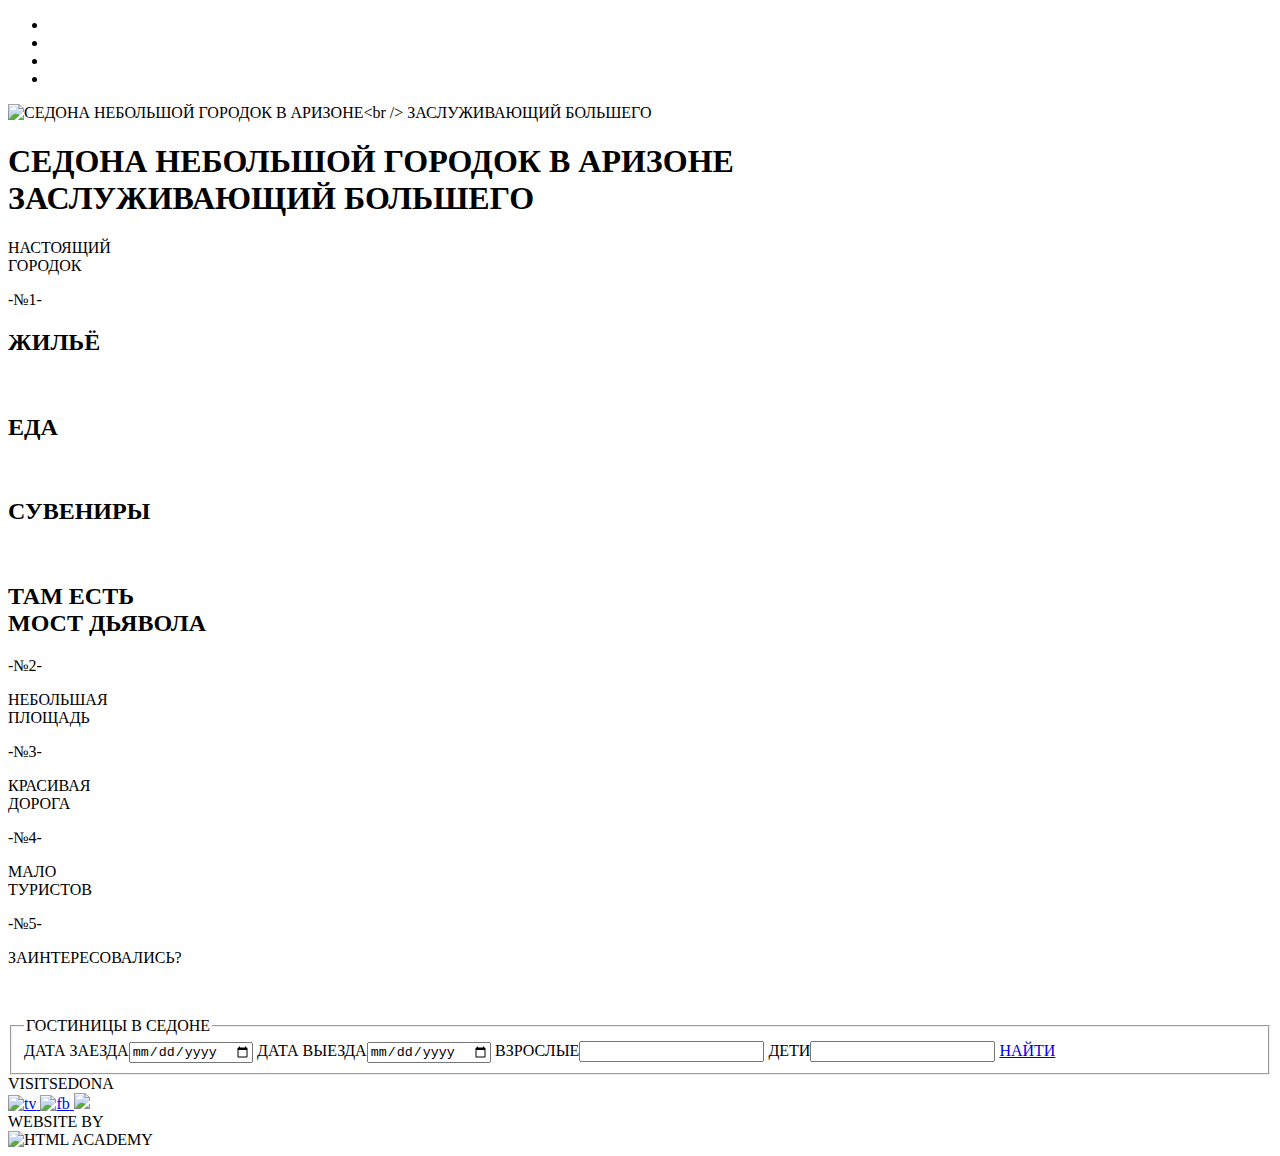
==== index.html @ 45b44269 "Sedona" ====
<!DOCTYPE html>
<html lang="ru">
<head>
    <meta charset="UTF-8">
    <title>Sedona</title>
</head>
<body>

<header>
    <div class="container clearfix">
        <nav class="main_navigation">
             <ul>
                 <li>
                     <a href="#"></a>
                 </li>
                 <li>
                     <a href="#"></a>
                 </li>
                 <li>
                     <a href="#"></a>
                 </li>
                 <li>
                     <a href="#"></a>
                 </li>
             </ul>
        </nav>
    </div>
</header>

<main class="container">
    <div class="logo">
        <img src="http://placehold.it/600x200" width="600" alt="СЕДОНА НЕБОЛЬШОЙ ГОРОДОК В АРИЗОНЕ<br />
            ЗАСЛУЖИВАЮЩИЙ БОЛЬШЕГО" />
    </div>
    <div class="slogan">
        <h1>СЕДОНА НЕБОЛЬШОЙ ГОРОДОК В АРИЗОНЕ<br />
            ЗАСЛУЖИВАЮЩИЙ БОЛЬШЕГО</h1>
        <p class="description">

        </p>
    </div>
    <section class="main_fact_1">
        <div class="fact">
            <div class="fact_title">НАСТОЯЩИЙ<br />
                ГОРОДОК
            </div>
            <p class="description">
                -№1-<br />

            </p>
        </div>
    </section>
    <seaction class="features_row clearfix">
        <div class="features_item">
            <i class="features_home"></i>
            <h2>ЖИЛЬЁ</h2>
            <p class="description">
                <br />

            </p>
        </div>
        <div class="features_item">
            <i class="features_food"></i>
            <h2>ЕДА</h2>
            <p class="description">
                <br />

            </p>
        </div>
        <div class="features_item">
            <i class="features_gift"></i>
            <h2>СУВЕНИРЫ</h2>
            <p class="description">
                <br />

            </p>
        </div>
    </seaction>
    <section class="main_fact_2">
        <div class="fact">
            <h2>ТАМ ЕСТЬ<br />
                МОСТ ДЬЯВОЛА
            </h2>
            <p class="description">
                -№2-<br />

            </p>
        </div>
    </section>
    <seaction class="facts_row clearfix">
        <div class="fact">
            <div class="fact_title">НЕБОЛЬШАЯ<br />
                ПЛОЩАДЬ
            </div>
            <p class="description">
                -№3-<br />

            </p>
        </div>
        <div class="fact">
            <div class="fact_title">КРАСИВАЯ<br />
                ДОРОГА
            </div>
            <p class="description">
                -№4-<br />

            </p>
        </div>
        <div class="fact">
            <div class="fact_title">МАЛО<br />
                ТУРИСТОВ
            </div>
            <p class="description">
                -№5-<br />

            </p>
        </div>
    </seaction>
    <section class="interested">
        <div class="interested_titled">
            ЗАИНТЕРЕСОВАЛИСЬ?
        </div>
        <p class="interested_description">

            <br />

        </p>
        <form class="book" action="/" method="get">
            <fieldset>
                <legend class="book_legend">ГОСТИНИЦЫ В СЕДОНЕ</legend>
                <label for="check_in">ДАТА ЗАЕЗДА</label><input type="date" id="check_in">
                <label for="check_out">ДАТА ВЫЕЗДА</label><input type="date" id="check_out">
                <label for="older">ВЗРОСЛЫЕ</label><input type="number" id="older">
                <label for="child">ДЕТИ</label><input type="number" id="child">
                <a class="hotel_serch_button" href="#">НАЙТИ</a>
            </fieldset>

        </form>
    </section>
</main>

<footer>
     <div class="container">
         <div class="copyright">
             VISITSEDONA
         </div>
            <div class="social">
                <div class="social_icon">
                    <a href="#">
                        <img src="http://placehold.it/40x40" alt="tv" class="footer_soc_icon" />
                    </a>
                    <a href="#">
                        <img src="http://placehold.it/40x40" alt="fb" class="footer_soc_icon" />
                    </a>
                    <a href="#">
                        <img src="http://placehold.it/40x40" alt=" " class="footer_soc_icon" />
                    </a>
                </div>
                <div class="developed">
                    <div class="developed title">
                        WEBSITE BY
                    </div>
                    <div class="logo_developed">
                        <img src="http://placehold.it/40x40" alt="HTML ACADEMY" class="logo_developed" />
                    </div>
                </div>
            </div>
        </div>
</footer>

</body>
</html>
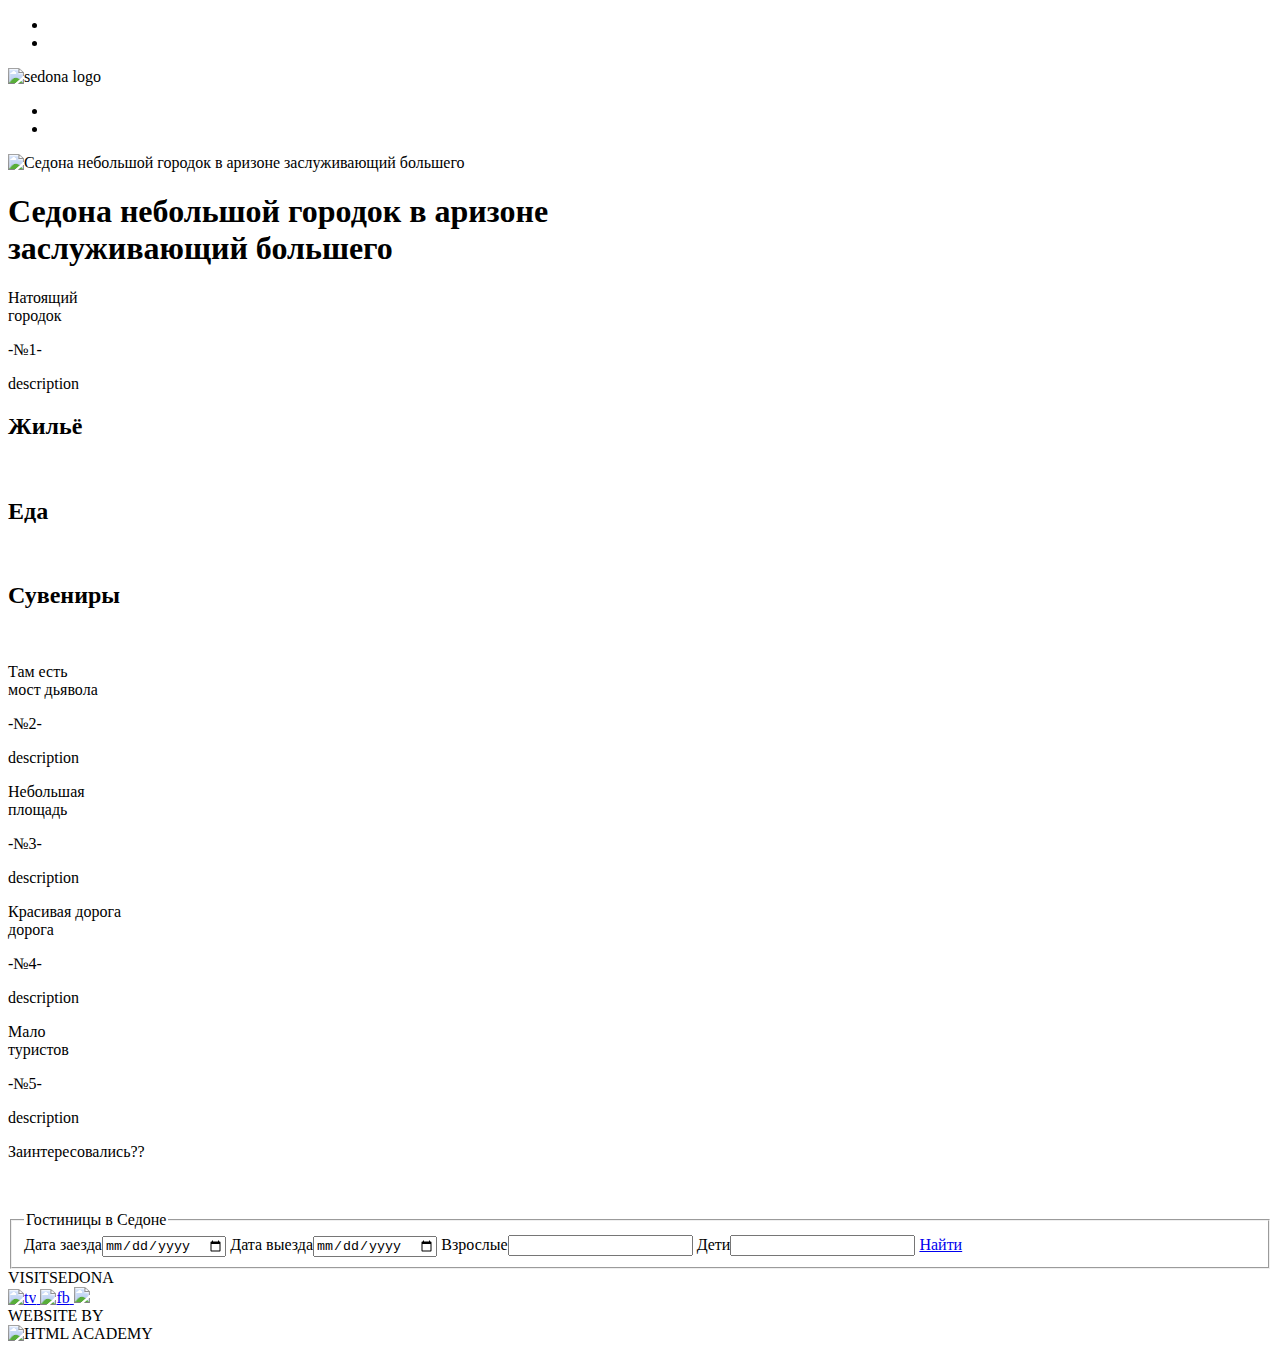
==== commit f43a9e79: "Внесены правки по следующим замечаниям" ====
--- a/index.html
+++ b/index.html
@@ -8,7 +8,7 @@
 
 <header>
     <div class="container clearfix">
-        <nav class="main_navigation">
+        <nav class="lef_navigation">
              <ul>
                  <li>
                      <a href="#"></a>
@@ -16,6 +16,13 @@
                  <li>
                      <a href="#"></a>
                  </li>
+             </ul>
+        </nav>
+        <div class="logo_smoll">
+            <img src="http://placehold.it/50x50" alt="sedona logo "/>
+        </div>
+        <nav class="right_navigation">
+             <ul>
                  <li>
                      <a href="#"></a>
                  </li>
@@ -29,96 +36,87 @@
 
 <main class="container">
     <div class="logo">
-        <img src="http://placehold.it/600x200" width="600" alt="СЕДОНА НЕБОЛЬШОЙ ГОРОДОК В АРИЗОНЕ<br />
-            ЗАСЛУЖИВАЮЩИЙ БОЛЬШЕГО" />
+        <img src="http://placehold.it/600x200" width="600" alt="Седона небольшой городок в аризоне заслуживающий большего" />
     </div>
     <div class="slogan">
-        <h1>СЕДОНА НЕБОЛЬШОЙ ГОРОДОК В АРИЗОНЕ<br />
-            ЗАСЛУЖИВАЮЩИЙ БОЛЬШЕГО</h1>
-        <p class="description">
+        <h1>Седона небольшой городок в аризоне<br />
+            заслуживающий большего</h1>
+        <p class="slogan_description">
 
         </p>
     </div>
-    <section class="main_fact_1">
+    <section class="main_fact">
         <div class="fact">
-            <div class="fact_title">НАСТОЯЩИЙ<br />
-                ГОРОДОК
+            <div class="fact_title">Натоящий<br />
+                городок
             </div>
-            <p class="description">
-                -№1-<br />
-
-            </p>
+            <p class="fact_numder"> -№1-</p>
+            <p>description</p>
         </div>
     </section>
     <seaction class="features_row clearfix">
         <div class="features_item">
             <i class="features_home"></i>
-            <h2>ЖИЛЬЁ</h2>
-            <p class="description">
+            <h2>Жильё</h2>
+            <p class="features_description">
                 <br />
 
             </p>
         </div>
         <div class="features_item">
             <i class="features_food"></i>
-            <h2>ЕДА</h2>
-            <p class="description">
+            <h2>Еда</h2>
+            <p class="features_description">
                 <br />
 
             </p>
         </div>
         <div class="features_item">
             <i class="features_gift"></i>
-            <h2>СУВЕНИРЫ</h2>
-            <p class="description">
+            <h2>Сувениры</h2>
+            <p class="features_description">
                 <br />
 
             </p>
         </div>
     </seaction>
-    <section class="main_fact_2">
+    <section class="main_fact">
         <div class="fact">
-            <h2>ТАМ ЕСТЬ<br />
-                МОСТ ДЬЯВОЛА
-            </h2>
-            <p class="description">
-                -№2-<br />
-
-            </p>
+            <div class="fact_title">Там есть<br />
+                мост дьявола
+            </div>
+            <p class="fact_numder"> -№2-</p>
+            <p>description</p>
         </div>
     </section>
     <seaction class="facts_row clearfix">
         <div class="fact">
-            <div class="fact_title">НЕБОЛЬШАЯ<br />
-                ПЛОЩАДЬ
+            <div class="fact_title">Небольшая <br />
+                площадь
             </div>
-            <p class="description">
-                -№3-<br />
+            <p class="fact_numder"> -№3-</p>
+            <p>description</p>
 
-            </p>
         </div>
         <div class="fact">
-            <div class="fact_title">КРАСИВАЯ<br />
-                ДОРОГА
+            <div class="fact_title">Красивая дорога <br />
+                дорога
             </div>
-            <p class="description">
-                -№4-<br />
+            <p class="fact_numder"> -№4-</p>
+            <p>description</p>
 
-            </p>
         </div>
         <div class="fact">
-            <div class="fact_title">МАЛО<br />
-                ТУРИСТОВ
+            <div class="fact_title">Мало<br />
+                туристов
             </div>
-            <p class="description">
-                -№5-<br />
-
-            </p>
+            <p class="fact_numder"> -№5-</p>
+            <p>description</p>
         </div>
     </seaction>
     <section class="interested">
         <div class="interested_titled">
-            ЗАИНТЕРЕСОВАЛИСЬ?
+            Заинтересовались??
         </div>
         <p class="interested_description">
 
@@ -127,12 +125,12 @@
         </p>
         <form class="book" action="/" method="get">
             <fieldset>
-                <legend class="book_legend">ГОСТИНИЦЫ В СЕДОНЕ</legend>
-                <label for="check_in">ДАТА ЗАЕЗДА</label><input type="date" id="check_in">
-                <label for="check_out">ДАТА ВЫЕЗДА</label><input type="date" id="check_out">
-                <label for="older">ВЗРОСЛЫЕ</label><input type="number" id="older">
-                <label for="child">ДЕТИ</label><input type="number" id="child">
-                <a class="hotel_serch_button" href="#">НАЙТИ</a>
+                <legend class="book_legend">Гостиницы в Седоне</legend>
+                <label for="check_in">Дата заезда</label><input type="date" id="check_in">
+                <label for="check_out">Дата выезда</label><input type="date" id="check_out">
+                <label for="older">Взрослые</label><input type="number" id="older">
+                <label for="child">Дети</label><input type="number" id="child">
+                <a class="hotel_serch_button" href="#">Найти</a>
             </fieldset>
 
         </form>
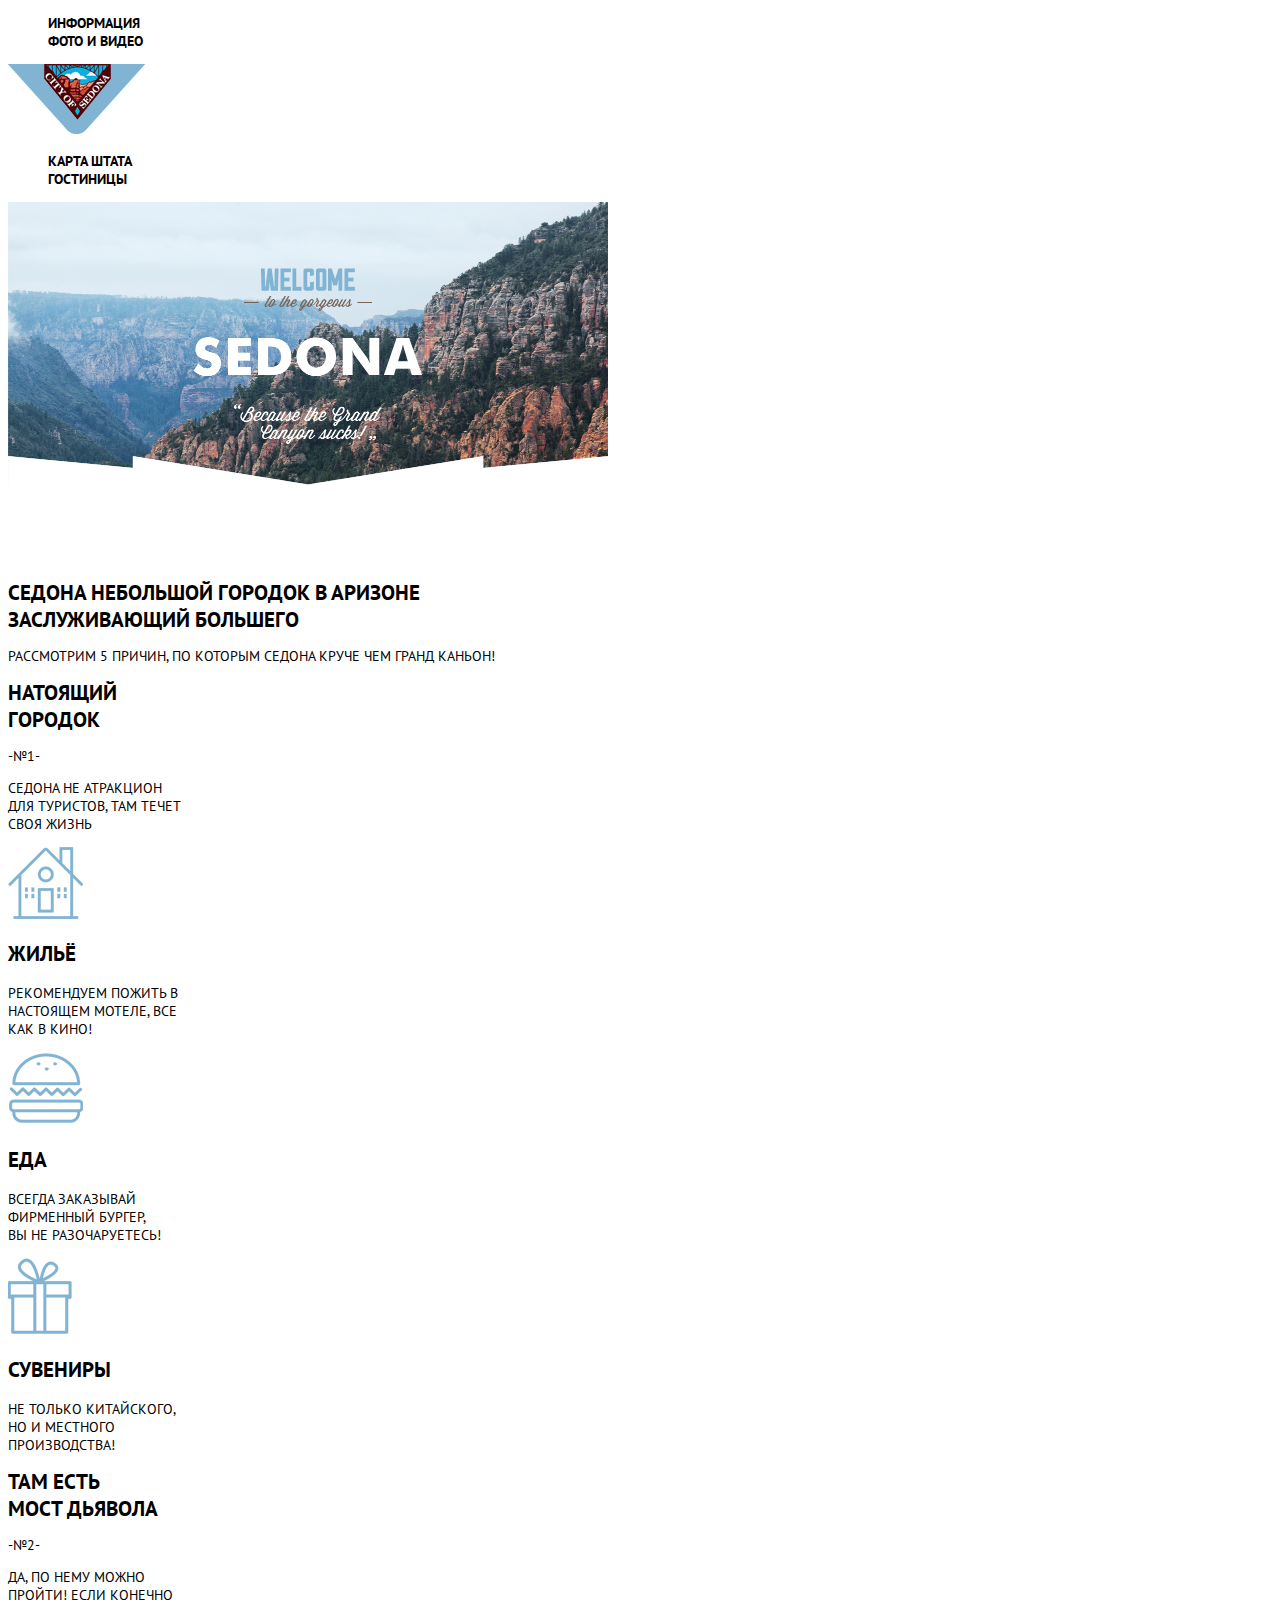
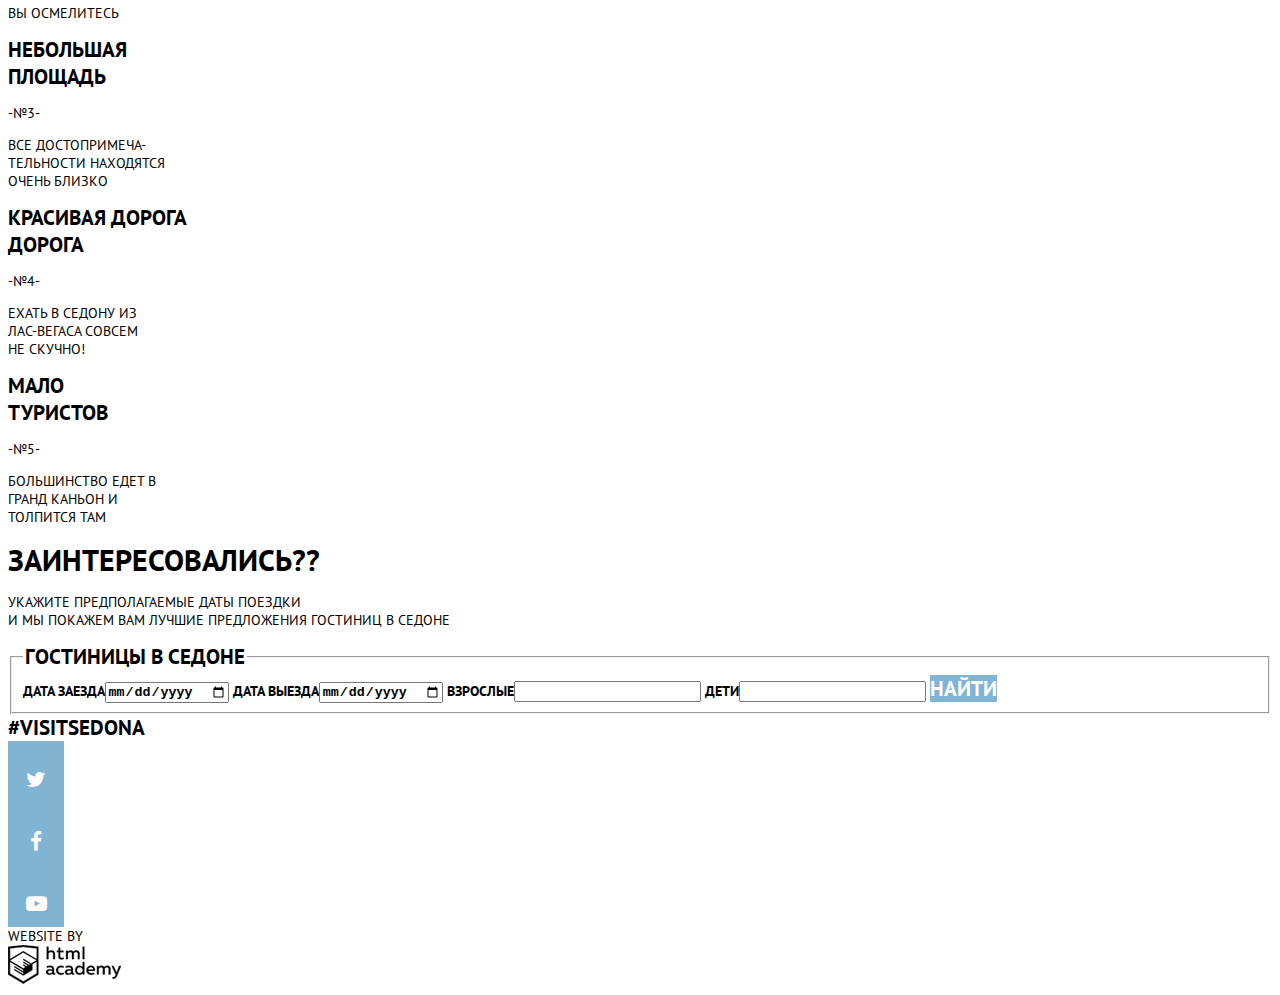
==== commit 88afe8be: "добавленны css и картинки" ====
--- a/index.html
+++ b/index.html
@@ -3,46 +3,51 @@
 <head>
     <meta charset="UTF-8">
     <title>Sedona</title>
+    <link href='https://fonts.googleapis.com/css?family=PT+Sans:400,700&subset=latin,cyrillic' rel='stylesheet' type='text/css'>
+    <link href="css/css.css" rel="stylesheet" type="text/css">
+    <link rel="stylesheet" href="https://maxcdn.bootstrapcdn.com/font-awesome/4.4.0/css/font-awesome.min.css">
 </head>
 <body>
 
 <header>
     <div class="container clearfix">
-        <nav class="lef_navigation">
-             <ul>
-                 <li>
-                     <a href="#"></a>
-                 </li>
-                 <li>
-                     <a href="#"></a>
-                 </li>
-             </ul>
-        </nav>
-        <div class="logo_smoll">
-            <img src="http://placehold.it/50x50" alt="sedona logo "/>
+        <div class="navi">
+            <nav class="lef_navigation">
+                <ul>
+                    <li>
+                        <a href="#">Информация</a>
+                    </li>
+                    <li>
+                        <a href="#">Фото и видео</a>
+                    </li>
+                </ul>
+            </nav>
+            <div class="logo_smoll">
+                <img src="img/logo.png" alt="sedona logo "/>
+            </div>
+            <nav class="right_navigation">
+                <ul>
+                    <li>
+                        <a href="#">Карта штата</a>
+                    </li>
+                    <li>
+                        <a href="#">Гостиницы</a>
+                    </li>
+                </ul>
+            </nav>
         </div>
-        <nav class="right_navigation">
-             <ul>
-                 <li>
-                     <a href="#"></a>
-                 </li>
-                 <li>
-                     <a href="#"></a>
-                 </li>
-             </ul>
-        </nav>
     </div>
 </header>
 
 <main class="container">
     <div class="logo">
-        <img src="http://placehold.it/600x200" width="600" alt="Седона небольшой городок в аризоне заслуживающий большего" />
+        <img src="img/sedona_index_logo.png" width="600" alt="Седона небольшой городок в аризоне заслуживающий большего" />
     </div>
     <div class="slogan">
         <h1>Седона небольшой городок в аризоне<br />
             заслуживающий большего</h1>
         <p class="slogan_description">
-
+            Рассмотрим 5 причин, по которым Седона круче чем гранд каньон!
         </p>
     </div>
     <section class="main_fact">
@@ -51,31 +56,39 @@
                 городок
             </div>
             <p class="fact_numder"> -№1-</p>
-            <p>description</p>
+            <p>Седона не атракцион <br />
+                для туристов, там течет <br />
+                своя жизнь</p>
         </div>
     </section>
     <seaction class="features_row clearfix">
         <div class="features_item">
-            <i class="features_home"></i>
+            <img src="img/home.png"></img>
             <h2>Жильё</h2>
             <p class="features_description">
-                <br />
+                Рекомендуем пожить в <br />
+                настоящем мотеле, все <br />
+                как в кино!
 
             </p>
         </div>
         <div class="features_item">
-            <i class="features_food"></i>
+            <img src="img/food.png"></img>
             <h2>Еда</h2>
             <p class="features_description">
-                <br />
+                Всегда заказывай <br />
+                ФИРМЕННЫЙ БУРГЕР,<br />
+                Вы НЕ разочаруетесь!
 
             </p>
         </div>
         <div class="features_item">
-            <i class="features_gift"></i>
+            <img src="img/gift.png"></img>
             <h2>Сувениры</h2>
             <p class="features_description">
-                <br />
+               Не только китайского, <br />
+                но и местного <br />
+                производства!
 
             </p>
         </div>
@@ -86,7 +99,9 @@
                 мост дьявола
             </div>
             <p class="fact_numder"> -№2-</p>
-            <p>description</p>
+            <p>Да, по нему можно <br />
+                пройти! Если конечно <br />
+                Вы осмелитесь</p>
         </div>
     </section>
     <seaction class="facts_row clearfix">
@@ -95,7 +110,9 @@
                 площадь
             </div>
             <p class="fact_numder"> -№3-</p>
-            <p>description</p>
+            <p>Все достопримеча-<br />
+                тельности находятся <br />
+                очень близко</p>
 
         </div>
         <div class="fact">
@@ -103,7 +120,9 @@
                 дорога
             </div>
             <p class="fact_numder"> -№4-</p>
-            <p>description</p>
+            <p>Ехать в Седону из<br />
+                Лас-Вегаса совсем <br />
+                не скучно!</p>
 
         </div>
         <div class="fact">
@@ -111,7 +130,9 @@
                 туристов
             </div>
             <p class="fact_numder"> -№5-</p>
-            <p>description</p>
+            <p>Большинство едет в <br />
+                гранд каньон и<br />
+                толпится там</p>
         </div>
     </seaction>
     <section class="interested">
@@ -119,9 +140,9 @@
             Заинтересовались??
         </div>
         <p class="interested_description">
-
+            Укажите предполагаемые даты поездки
             <br />
-
+            и мы покажем вам лучшие предложения гостиниц в Седоне
         </p>
         <form class="book" action="/" method="get">
             <fieldset>
@@ -140,26 +161,32 @@
 <footer>
      <div class="container">
          <div class="copyright">
-             VISITSEDONA
+             #VISITSEDONA
          </div>
             <div class="social">
                 <div class="social_icon">
+                    <div class="soc_button">
+                        <a href="#">
+                            <i class="fa fa-twitter"></i>
+                        </a>
+                    </div>
+                    <div class="soc_button">
                     <a href="#">
-                        <img src="http://placehold.it/40x40" alt="tv" class="footer_soc_icon" />
+                        <i class="fa fa-facebook"></i>
                     </a>
+                    </div>
+                    <div class="soc_button">
                     <a href="#">
-                        <img src="http://placehold.it/40x40" alt="fb" class="footer_soc_icon" />
+                        <i class="fa fa-youtube-play"></i>
                     </a>
-                    <a href="#">
-                        <img src="http://placehold.it/40x40" alt=" " class="footer_soc_icon" />
-                    </a>
+                    </div>
                 </div>
                 <div class="developed">
-                    <div class="developed title">
-                        WEBSITE BY
+                    <div class="developed_title">
+                        Website by
                     </div>
                     <div class="logo_developed">
-                        <img src="http://placehold.it/40x40" alt="HTML ACADEMY" class="logo_developed" />
+                        <img src="img/htmlacademy.png" alt="HTML ACADEMY" class="logo_developed" />
                     </div>
                 </div>
             </div>
--- a/css/css.css
+++ b/css/css.css
@@ -0,0 +1,147 @@
+body{
+    font-family: "PT Sans";
+    font-size: 14px;
+}
+.navi {
+    font-weight: 700;
+    text-transform: uppercase;
+}
+.navi a {
+    text-decoration: none;
+    color: black;
+}
+.navi li {
+    list-style-type: none;
+}
+.slogan h1 {
+    font-weight: 700;
+    text-transform: uppercase;
+    font-size: 21px;
+}
+.slogan_description {
+    text-transform: uppercase;
+}
+.fact {
+   text-transform: uppercase;
+}
+.fact_title {
+    font-size: 21px;
+    font-weight: 700;
+}
+.features_item {
+    text-transform: uppercase;
+}
+.features_item h2 {
+    font-size: 21px;
+}
+.interested {
+    text-transform: uppercase;
+}
+.interested_titled {
+    font-size: 30px;
+    font-weight: 700;
+}
+.book {
+    font-weight: 700;
+}
+.book legend{
+    font-size: 21px;
+    font-weight: 700;
+}
+.book input{
+    font-weight: 700;
+}
+.book a {
+    color: white;
+    font-size: 21px;
+    font-weight: 700;
+    text-decoration: none;
+}
+.hotel_serch_button {
+    background-color: #81b3d2;
+}
+.copyright {
+    font-size: 21px;
+    font-weight: 700;
+}
+.soc_button {
+    width: 56px;
+    height: 46px;
+    background-color: #81b3d2;
+    padding-top: 16px;
+    margin-right: 7px;
+    text-align: center;
+    align-content: center;
+    font-size: 21px;
+
+}
+.social_icon a{
+    color: white;
+    text-decoration: none;
+
+}
+.developed_title {
+    text-transform: uppercase;
+}
+.search_form{
+    text-transform: uppercase;
+    font-size: 14px;
+    background: silver;
+}
+.search_form legend {
+    font-size: 16px;
+    font-weight: 700;
+}
+.show_result_button {
+    width: 139px;
+    height: 38px;
+    border: 1px solid #ffffff;
+    text-align: center;
+    padding-top: 14px;
+}
+.show_result_button a {
+    text-decoration: none;
+    color: #ffffff;
+}
+.header_result {
+    font-size: 12px;
+}
+.header_result strong {
+    font-size: 21px;
+    font-weight: 700;
+}
+
+.header_result a {
+    color: #cacaca;
+    text-decoration: none;
+}
+a.active {
+    color: #81b3d2;
+    text-decoration: none;
+}
+.header_result li {
+    list-style-type: none;
+}
+.result_description {
+    font-size: 14px;
+    color: #333333;
+    text-transform: uppercase;
+}
+.result_description h3 {
+    font-size: 21px;
+    font-weight: 700;
+    color: #000000;
+}
+.fa-star {
+    color: #81b3d2;
+}
+a.button_detail  {
+    background-color: #81b3d2;
+    color: #ffffff;
+    text-decoration: none;
+}
+a.button_book {
+    background-color: #766357;
+    color: #ffffff;
+    text-decoration: none;
+}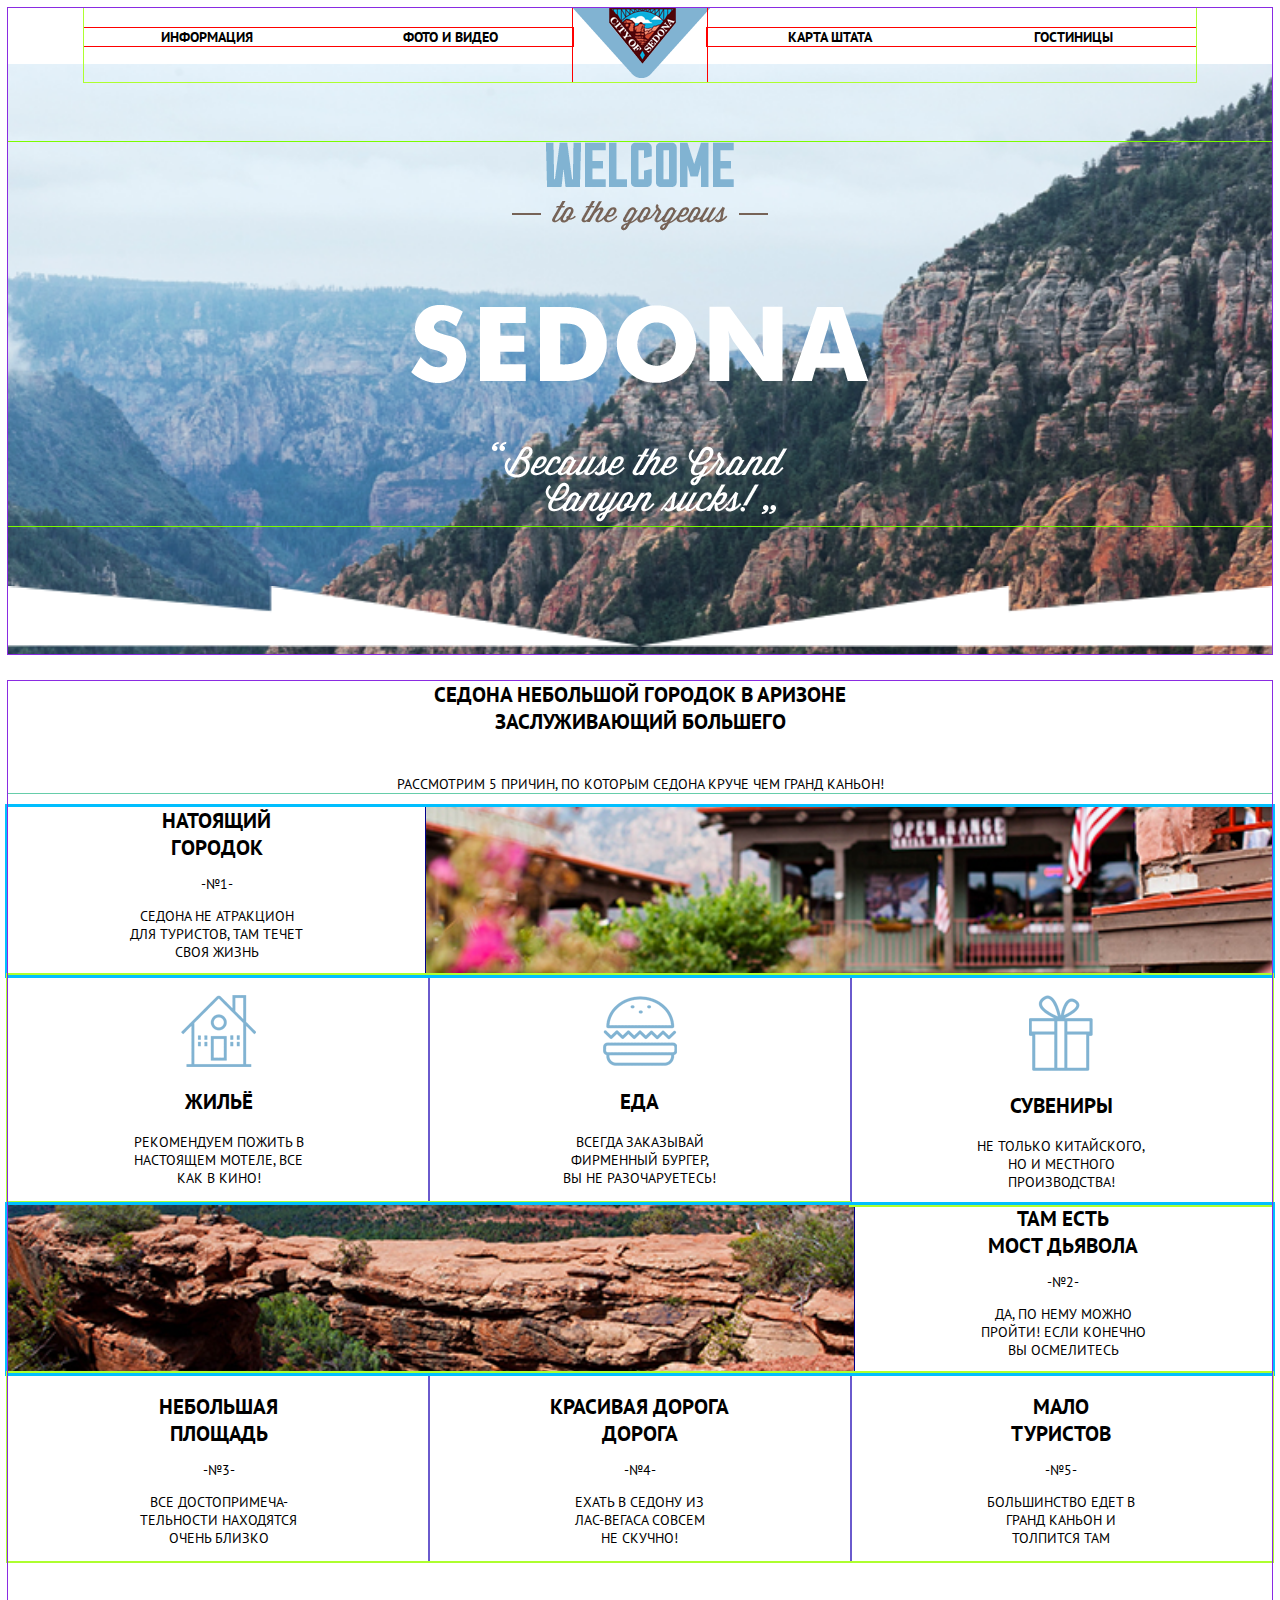
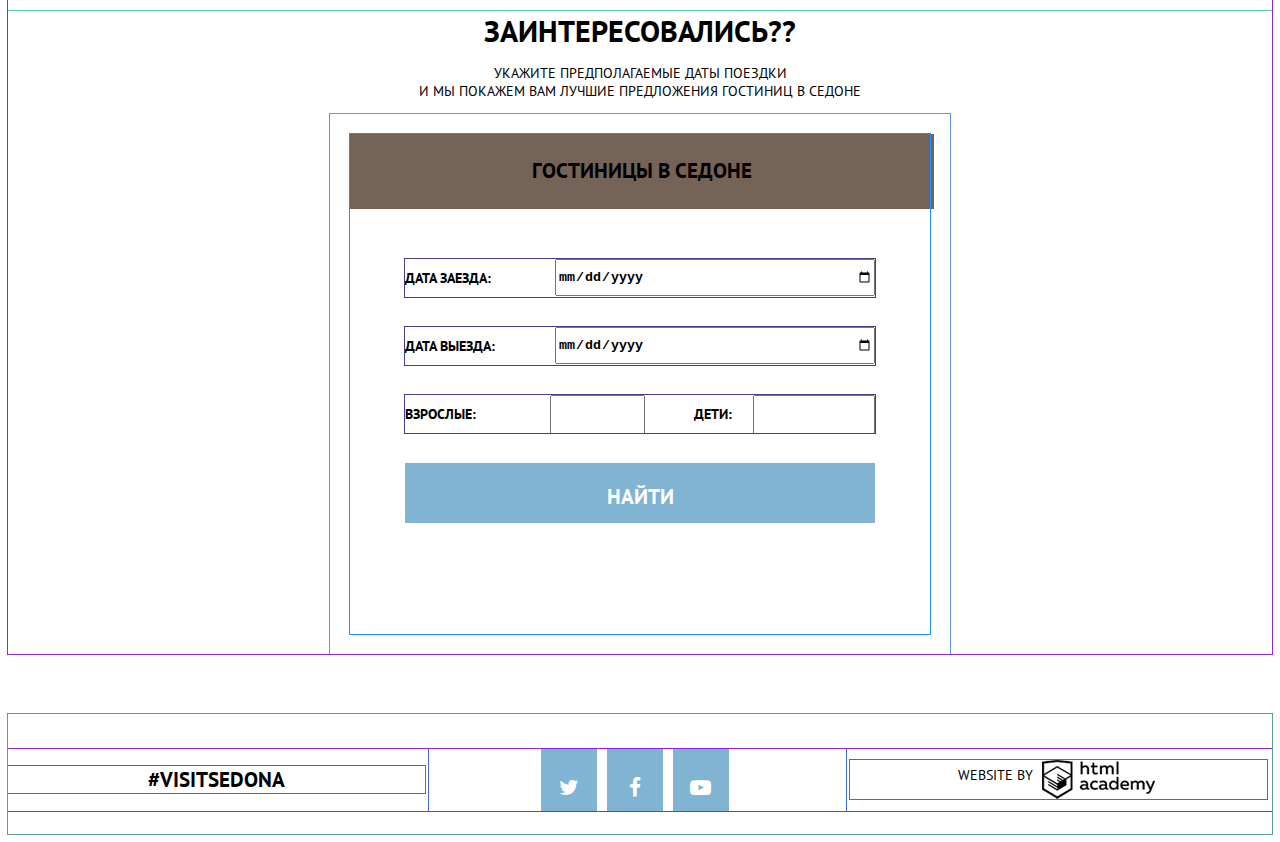
==== commit 5a4b1c53: "Сетки" ====
--- a/index.html
+++ b/index.html
@@ -10,8 +10,8 @@
 <body>
 
 <header>
-    <div class="container clearfix">
-        <div class="navi">
+    <div class="container intro_logo clearfix">
+        <div class="navi clearfix">
             <nav class="lef_navigation">
                 <ul>
                     <li>
@@ -36,13 +36,17 @@
                 </ul>
             </nav>
         </div>
+        <div class="intro">
+            <div class="welcome"><img src="img/welcom.png" /></div>
+            <div class="gorgeus"><img src="img/gorgeous.png" /> </div>
+            <div class="sedona"><img src="img/sedona.png" /></div>
+            <div  class="sucks"><img src="img/sucks.png" /></div>
+        </div>
+        <div class="mask"></div>
     </div>
 </header>
 
 <main class="container">
-    <div class="logo">
-        <img src="img/sedona_index_logo.png" width="600" alt="Седона небольшой городок в аризоне заслуживающий большего" />
-    </div>
     <div class="slogan">
         <h1>Седона небольшой городок в аризоне<br />
             заслуживающий большего</h1>
@@ -50,8 +54,8 @@
             Рассмотрим 5 причин, по которым Седона круче чем гранд каньон!
         </p>
     </div>
-    <section class="main_fact">
-        <div class="fact">
+    <section class="main_fact_city clearfix">
+        <div class="fact_city">
             <div class="fact_title">Натоящий<br />
                 городок
             </div>
@@ -63,7 +67,7 @@
     </section>
     <seaction class="features_row clearfix">
         <div class="features_item">
-            <img src="img/home.png"></img>
+            <img src="img/home.png" />
             <h2>Жильё</h2>
             <p class="features_description">
                 Рекомендуем пожить в <br />
@@ -73,7 +77,7 @@
             </p>
         </div>
         <div class="features_item">
-            <img src="img/food.png"></img>
+            <img src="img/food.png" />
             <h2>Еда</h2>
             <p class="features_description">
                 Всегда заказывай <br />
@@ -83,18 +87,17 @@
             </p>
         </div>
         <div class="features_item">
-            <img src="img/gift.png"></img>
+            <img src="img/gift.png" />
             <h2>Сувениры</h2>
             <p class="features_description">
                Не только китайского, <br />
                 но и местного <br />
                 производства!
-
             </p>
         </div>
     </seaction>
-    <section class="main_fact">
-        <div class="fact">
+    <section class="main_fact_bridge clearfix">
+        <div class="fact_bridge">
             <div class="fact_title">Там есть<br />
                 мост дьявола
             </div>
@@ -104,28 +107,28 @@
                 Вы осмелитесь</p>
         </div>
     </section>
-    <seaction class="facts_row clearfix">
-        <div class="fact">
+    <seaction class="features_row clearfix">
+        <div class="features_item">
             <div class="fact_title">Небольшая <br />
                 площадь
             </div>
             <p class="fact_numder"> -№3-</p>
             <p>Все достопримеча-<br />
                 тельности находятся <br />
-                очень близко</p>
-
-        </div>
-        <div class="fact">
+                очень близко
+            </p>
+        </div>
+        <div class="features_item">
             <div class="fact_title">Красивая дорога <br />
                 дорога
             </div>
             <p class="fact_numder"> -№4-</p>
             <p>Ехать в Седону из<br />
                 Лас-Вегаса совсем <br />
-                не скучно!</p>
-
-        </div>
-        <div class="fact">
+                не скучно!
+            </p>
+        </div>
+        <div class="features_item">
             <div class="fact_title">Мало<br />
                 туристов
             </div>
@@ -147,10 +150,21 @@
         <form class="book" action="/" method="get">
             <fieldset>
                 <legend class="book_legend">Гостиницы в Седоне</legend>
-                <label for="check_in">Дата заезда</label><input type="date" id="check_in">
-                <label for="check_out">Дата выезда</label><input type="date" id="check_out">
-                <label for="older">Взрослые</label><input type="number" id="older">
-                <label for="child">Дети</label><input type="number" id="child">
+                <div class="field">
+                    <label for="check_in">Дата заезда:</label><input type="date" id="check_in">
+                </div>
+                <div class="field">
+                    <label for="check_out">Дата выезда:</label><input type="date" id="check_out">
+                </div>
+                <div class="field">
+                    <div class="old">
+                    <label for="older">Взрослые:</label><input type="number" id="older">
+                    </div>
+                    <div class="chil">
+                    <label for="child">Дети:</label><input type="number" id="child">
+                    </div>
+                </div>
+
                 <a class="hotel_serch_button" href="#">Найти</a>
             </fieldset>
 
@@ -163,7 +177,7 @@
          <div class="copyright">
              #VISITSEDONA
          </div>
-            <div class="social">
+         <div class="social">
                 <div class="social_icon">
                     <div class="soc_button">
                         <a href="#">
@@ -181,16 +195,13 @@
                     </a>
                     </div>
                 </div>
-                <div class="developed">
-                    <div class="developed_title">
-                        Website by
-                    </div>
-                    <div class="logo_developed">
-                        <img src="img/htmlacademy.png" alt="HTML ACADEMY" class="logo_developed" />
-                    </div>
-                </div>
-            </div>
-        </div>
+            </div>
+         <div class="developed">
+             <div class="developed_title">
+                 Website by <img src="img/htmlacademy.png" alt="HTML ACADEMY" class="logo_developed" align="middle" hspace="5" />
+             </div>
+         </div>
+     </div>
 </footer>
 
 </body>
--- a/css/css.css
+++ b/css/css.css
@@ -2,39 +2,179 @@
     font-family: "PT Sans";
     font-size: 14px;
 }
+.clearfix::after {
+    content: '';
+    display: table;
+    clear: both;
+}
+.container {
+    width: 100%;
+    outline: 1px solid blueviolet;
+}
+/* NAVIGATION*/
 .navi {
     font-weight: 700;
     text-transform: uppercase;
+    text-align: center;
+    vertical-align: middle;
+    margin-left: 6%;
+    margin-right: 6%;
+    outline: 1px solid greenyellow;
+    padding: 0;
+}
+.lef_navigation {
+    float: left;
+    margin-top: 20px;
+    width: 44%;
+    outline: 1px solid red;
+}
+.right_navigation{
+    float: right;
+    margin-top: 20px;
+    width: 44%;
+    outline: 1px solid red;
 }
 .navi a {
     text-decoration: none;
     color: black;
 }
+.navi ul {
+    margin:0;
+    padding: 0;
+    outline: 1px solid blue;
+}
 .navi li {
+    display: inline-block;
+    width: 49%;
     list-style-type: none;
 }
+.logo_smoll {
+    float: left;
+    width: 12%;
+    outline: 1px solid red;
+}
+/* END NAVIGATION*/
+/* MAIN */
+/* LOGO */
+.intro_logo {
+    background: url("../img/sedona_background.png") no-repeat;
+    background-position: 0 56px;
+    background-size: 100%;
+    margin-bottom: 27px;
+}
+.intro{
+    margin: auto;
+    margin-top: 60px;
+    margin-bottom: 60px;
+    width: auto;
+    text-align: center;
+    outline: 1px solid lawngreen;
+}
+.welcome {
+
+}
+.gorgeus {
+    margin-top: 10px;
+}
+.sedona {
+
+    margin-top: 70px;
+}
+.sucks {
+
+    margin-top: 55px;
+}
+.mask {
+    width: 100%;
+    height: 68px;
+    background: url("../img/white.png") no-repeat;
+    background-size: 100%
+}
+/* END LOGO */
+/* SLOGAN */
+.slogan{
+    margin: auto;
+    text-align: center;
+    outline: 1px solid mediumaquamarine;
+}
 .slogan h1 {
     font-weight: 700;
     text-transform: uppercase;
     font-size: 21px;
+    margin-bottom: 40px;
 }
 .slogan_description {
     text-transform: uppercase;
 }
-.fact {
-   text-transform: uppercase;
+/* END SLOGAN */
+.main_fact {
+    width: 100%;
+    outline: 1px solid firebrick;
+}
+.main_fact_city {
+    width: 100%;
+    background: url("../img/sity.jpg") no-repeat;
+    background-position: right;
+    background-size: 67%;
+    outline: 3px solid deepskyblue;
+}
+.main_fact_bridge {
+    width: 100%;
+    background: url("../img/bridg.jpg") no-repeat;
+    background-position: left;
+    background-size: 67%;
+    outline: 3px solid deepskyblue;
+}
+.fact_city {
+    float: left;
+    width: 33%;
+    height: inherit;
+    text-align: center;
+    text-transform: uppercase;
+    outline: 1px solid darkblue;
+}
+.fact_bridge {
+    float: right;
+    width: 33%;
+    height: inherit;
+    text-align: center;
+    text-transform: uppercase;
+    outline: 1px solid darkblue;
+}.fact {
+    float: left;
+    width: 33%;
+    height: inherit;
+    text-align: center;
+    text-transform: uppercase;
+    outline: 1px solid darkblue;
 }
 .fact_title {
     font-size: 21px;
     font-weight: 700;
 }
+/* END MAINFACKT */
+.features_row {
+    width: 100%;
+    outline: 2px solid greenyellow;
+}
 .features_item {
-    text-transform: uppercase;
+    float: left;
+    width: 33.333%;
+    padding-top: 20px;
+    text-align: center;
+    text-transform: uppercase;
+    outline: 1px solid slateblue;
 }
 .features_item h2 {
     font-size: 21px;
 }
+/* END FEATURES */
+/* BOOK */
 .interested {
+    margin: auto;
+    margin-top: 50px;
+    text-align: center;
+    outline: 1px solid mediumaquamarine;
     text-transform: uppercase;
 }
 .interested_titled {
@@ -42,14 +182,72 @@
     font-weight: 700;
 }
 .book {
-    font-weight: 700;
+    margin: auto;
+    width: 580px;
+    height: 500px;
+    font-weight: 700;
+    padding: 20px;
+    outline: 1px solid cornflowerblue;
+}
+.book fieldset {
+    height: 500px;
+    border: none;
+    padding: 0;
+    margin: 0;
+    outline: 1px solid dodgerblue;
 }
 .book legend{
-    font-size: 21px;
-    font-weight: 700;
-}
-.book input{
-    font-weight: 700;
+    display: block;
+    width: 100%;
+    height: 52px;
+    margin-bottom: 50px;
+    text-align: center;
+    padding-top: 23px;
+    background-color: #766357;
+    font-size: 21px;
+    font-weight: 700;
+}
+.field {
+    margin-left: 55px;
+    margin-right: 55px;
+    height: 38px;
+    margin-bottom: 30px;
+    text-align: left;
+    outline: 1px solid darkslateblue;
+}
+
+.book label{
+    display: inline-block;
+    padding-top: 10px;
+    text-align: left;
+    font-weight: 700;
+}
+.field input{
+    float: right;
+    width: 67%;
+    height: 33px;
+    font-weight: 700;
+}
+.old {
+    display: inline-block;
+    width: 240px;
+    height: 33px;
+    text-align: left;
+}
+.old input {
+    float: right;
+    width: 87px;
+    margin-left: 40px;
+    text-align: center;
+}
+.chil {
+    display: inline-block;
+    margin-left: 45px;
+    width: 181px;
+    height: 33px;
+}
+.chil input {
+    width: 114px;
 }
 .book a {
     color: white;
@@ -58,18 +256,45 @@
     text-decoration: none;
 }
 .hotel_serch_button {
+    display: block;
+    margin-left: 55px;
+    margin-right: 55px;
+    height: 40px;
+    padding-top: 20px;
     background-color: #81b3d2;
 }
+/* END BOOK */
+/* FOOTER */
+footer {
+    margin-top: 60px;
+    height: 85px;
+    padding-top: 35px;
+    outline: 1px solid cadetblue;
+}
 .copyright {
-    font-size: 21px;
-    font-weight: 700;
+    display: inline-block;
+    width: 33%;
+    text-align: center;
+    vertical-align: middle;
+    font-size: 21px;
+    font-weight: 700;
+    outline: 1px solid royalblue;
+}
+/* SOCIAL BUTTON */
+.social {
+    display: inline-block;
+    width: 33%;
+    text-align: center;
+    vertical-align: middle;
+    outline: 1px solid royalblue;
 }
 .soc_button {
+    display: inline-block;
     width: 56px;
     height: 46px;
     background-color: #81b3d2;
     padding-top: 16px;
-    margin-right: 7px;
+    margin-right: 6px;
     text-align: center;
     align-content: center;
     font-size: 21px;
@@ -80,31 +305,106 @@
     text-decoration: none;
 
 }
+/* END SOCIAL BUTTON */
+.developed {
+    display: inline-block;
+    width: 33%;
+    text-align: center;
+    vertical-align: middle;
+    outline: 1px solid royalblue;
+}
 .developed_title {
     text-transform: uppercase;
 }
-.search_form{
+/* END SOCIAL BUTTON */
+/* END INDEX */
+/* SEARCH RESULT */
+/* SEARCH_FORM */
+.intro_search {
+    background: url("../img/search_form_bg.jpg") no-repeat;
+    background-position: 0 56px;
+    background-size: 100%;
+    margin-bottom: 27px;
+}
+.search {
+    margin: auto;
+    margin-top: 15px;
+    margin-bottom: 60px;
+    margin-left: 6%;
+    margin-right: 6%;
+    width: auto;
+    outline: 1px solid lawngreen;
+}
+.search_form {
+    color: #ffffff;
     text-transform: uppercase;
     font-size: 14px;
-    background: silver;
+
+}
+.search_form fieldset {
+    display: inline-block;
+    vertical-align: top;
+    width: 30%;
+    border: none;
+}
+.search_form fieldset:last-child {
+    margin-left: 0;
+}
+.search_form ul {
+    margin: 0;
+    padding: 0;
+    list-style-type: none;
+}
+.search_form li {
+    margin-top: 25px;
 }
 .search_form legend {
     font-size: 16px;
     font-weight: 700;
 }
+.cost_form {
+    margin-top: 15px;
+    width: 220px;
+    height: 29px;
+    padding-top: 6px;
+    margin-bottom: 10px;
+    outline: 1px solid greenyellow;
+}
+.cost_form label {
+    margin-left: 25px;
+}
+.cost_form input {
+    width: 50px;
+    margin-left: 2px;
+    margin-right: 5px;
+    background: none;
+    color: #ffffff;
+    border: none;
+}
+.price_roller {
+    height: 20px;
+}
 .show_result_button {
+    display: block;
+    margin-top: 20px;
+    margin-left: 45px;
     width: 139px;
-    height: 38px;
+    height: 24px;
     border: 1px solid #ffffff;
     text-align: center;
-    padding-top: 14px;
+    padding-top: 7px;
 }
 .show_result_button a {
     text-decoration: none;
     color: #ffffff;
 }
+/* END SEARCH_FORM */
+
 .header_result {
+    margin-left: 6%;
+    margin-right: 6%;
     font-size: 12px;
+    outline: 1px solid #81b3d2;
 }
 .header_result strong {
     font-size: 21px;
@@ -119,29 +419,106 @@
     color: #81b3d2;
     text-decoration: none;
 }
-.header_result li {
+.sorting {
+    display: inline-block;
+    margin-left: 50px;
+}
+.sorting ul{
+    display: inline-block;
+    margin: 0;
+    padding: 0;
+}
+.sorting title {
+    margin-right: 40px;
+}
+.sorting li {
+    display: inline-block;
+    margin-right: 35px;
     list-style-type: none;
 }
+/* END SORTING */
+/* RESULT */
+.single-line {
+    border-top: 1px solid #d7d7d7;
+    margin: 30px 0;
+}
+.result {
+    margin: 0 6%;
+    outline: 1px solid slateblue;
+}
+.result_img {
+    float: left;
+    margin-right: 30px;
+}
 .result_description {
+    float: left;
+    vertical-align: top;
     font-size: 14px;
     color: #333333;
     text-transform: uppercase;
 }
 .result_description h3 {
+    margin: 0;
     font-size: 21px;
     font-weight: 700;
     color: #000000;
+}
+p.hotel_type  {
+    display: inline-block;
+    width: 110px;
+    margin-top: 5px;
+    margin-right: 5px;
+    margin-bottom: 10px;
+
+}
+p.cost {
+    display: inline-block;
+    margin-top: 5px;
+    margin-bottom: 10px;
+}
+
+a.button_detail  {
+    display: inline-block;
+    height: 20px;
+    width: 110px;
+    margin-right: 5px;
+    text-align: center;
+    font-size: 10px;
+    padding-top: 10px;
+    background-color: #81b3d2;
+    color: #ffffff;
+    text-decoration: none;
+}
+a.button_book {
+    display: inline-block;
+    height: 20px;
+    width: 110px;
+    text-align: center;
+    padding-top: 10px;
+    font-size: 10px;
+    background-color: #766357;
+    color: #ffffff;
+    text-decoration: none;
+}
+.hotel_ratings {
+    float: right;
+    vertical-align: top;
+}
+.stars {
+    margin-bottom: 42px;
+    text-align: right;
+    margin-right: 0;
 }
 .fa-star {
     color: #81b3d2;
 }
-a.button_detail  {
-    background-color: #81b3d2;
-    color: #ffffff;
-    text-decoration: none;
-}
-a.button_book {
-    background-color: #766357;
-    color: #ffffff;
-    text-decoration: none;
+.hotel_ratings span{
+    display: inline-block;
+    height: 24px;
+    width: 110px;
+    text-align: center;
+    padding-top: 6px;
+    font-size: 14px;
+    color: #666666;
+    background-color: #f2f2f2;
 }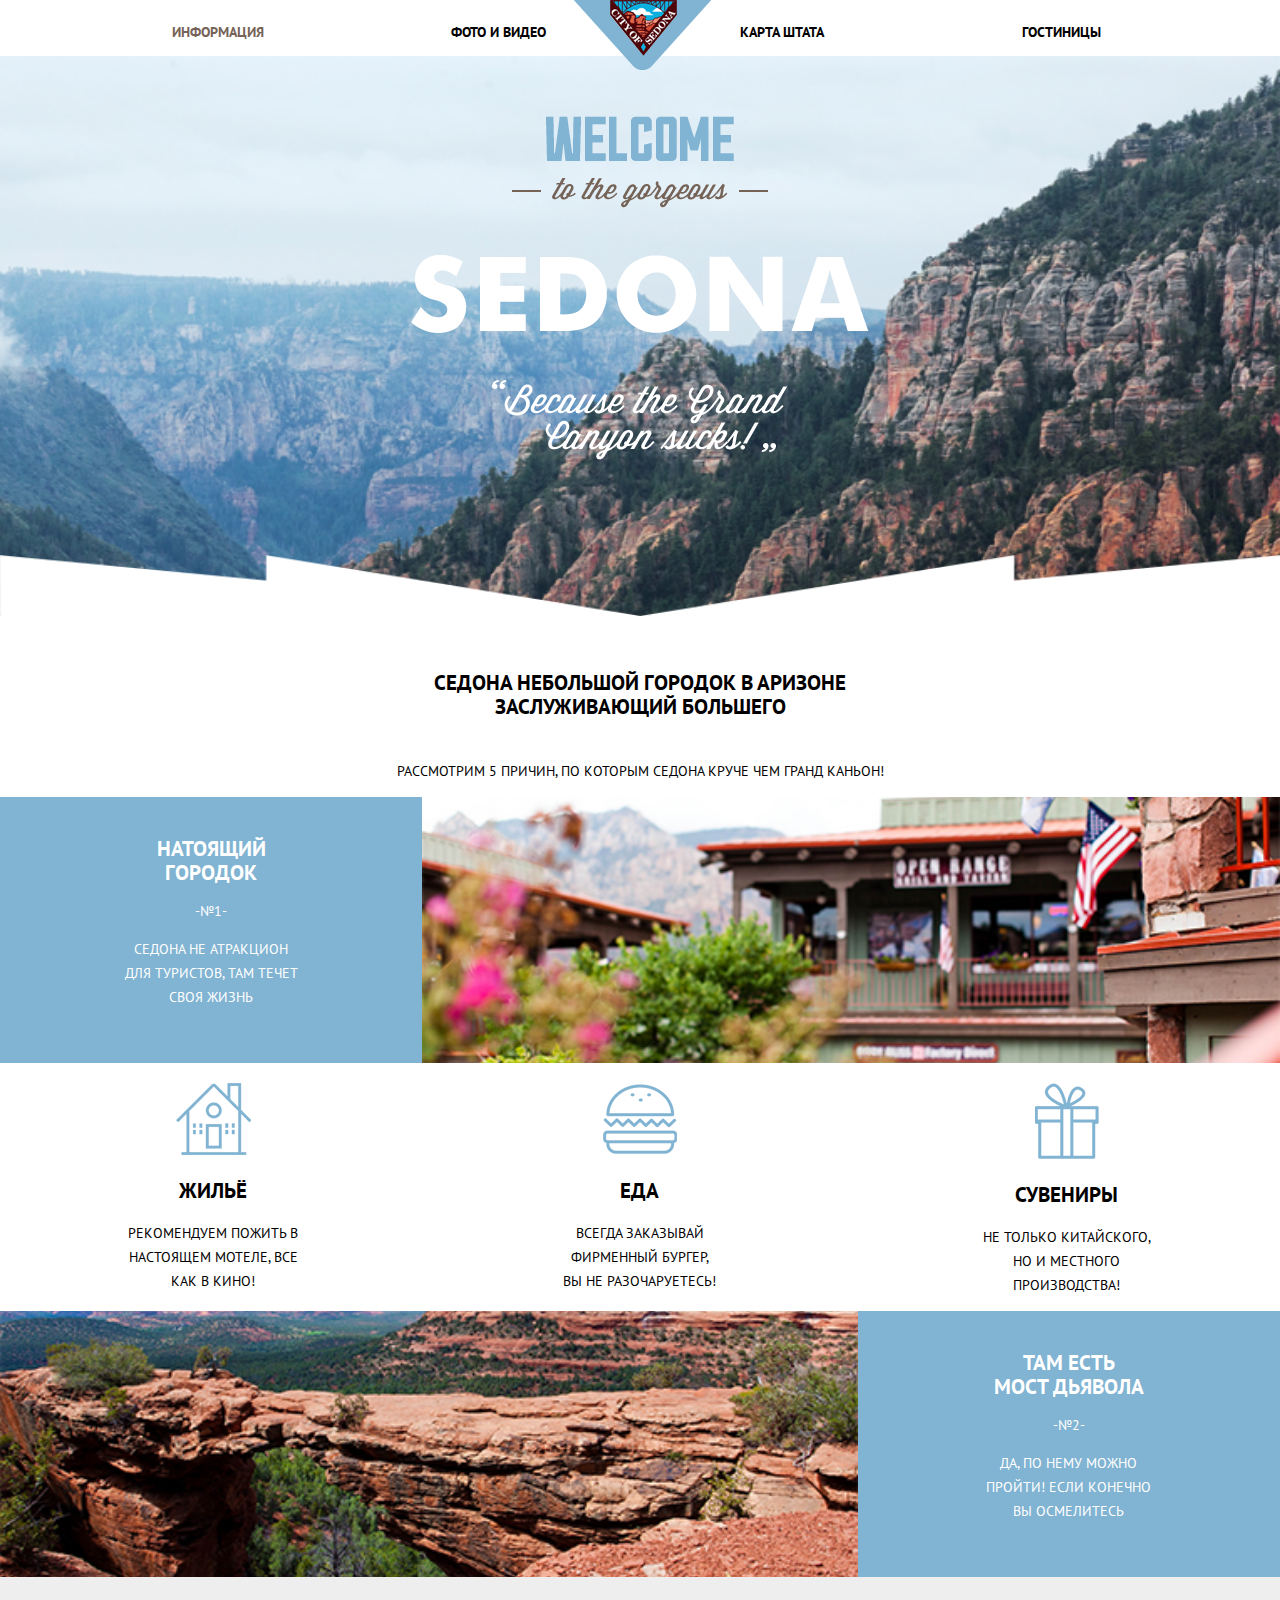
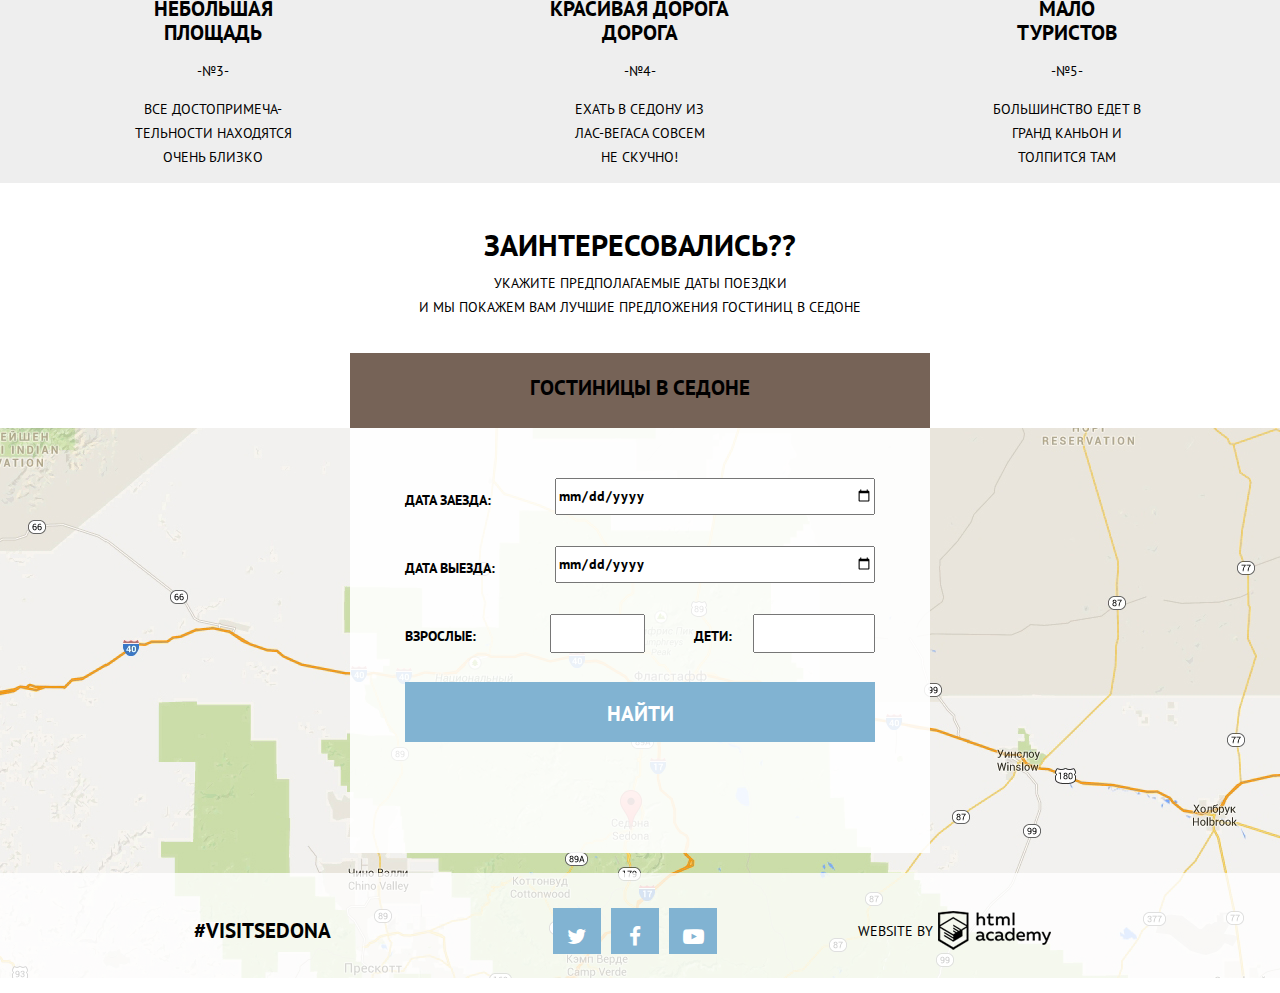
==== commit 8f868bbf: "Декоративные элементы" ====
--- a/index.html
+++ b/index.html
@@ -5,17 +5,18 @@
     <title>Sedona</title>
     <link href='https://fonts.googleapis.com/css?family=PT+Sans:400,700&subset=latin,cyrillic' rel='stylesheet' type='text/css'>
     <link href="css/css.css" rel="stylesheet" type="text/css">
+    <link href="css/normalize.css" rel="stylesheet" type="text/css">
     <link rel="stylesheet" href="https://maxcdn.bootstrapcdn.com/font-awesome/4.4.0/css/font-awesome.min.css">
 </head>
 <body>
 
-<header>
-    <div class="container intro_logo clearfix">
+<header class="intro_logo">
+    <div class="container clearfix">
         <div class="navi clearfix">
             <nav class="lef_navigation">
                 <ul>
                     <li>
-                        <a href="#">Информация</a>
+                        <a href="#" class="active">Информация</a>
                     </li>
                     <li>
                         <a href="#">Фото и видео</a>
@@ -42,11 +43,11 @@
             <div class="sedona"><img src="img/sedona.png" /></div>
             <div  class="sucks"><img src="img/sucks.png" /></div>
         </div>
-        <div class="mask"></div>
     </div>
+    <div class="mask"></div>
 </header>
 
-<main class="container">
+<main>
     <div class="slogan">
         <h1>Седона небольшой городок в аризоне<br />
             заслуживающий большего</h1>
@@ -108,7 +109,7 @@
         </div>
     </section>
     <seaction class="features_row clearfix">
-        <div class="features_item">
+        <div class="features_item_bottom">
             <div class="fact_title">Небольшая <br />
                 площадь
             </div>
@@ -118,7 +119,7 @@
                 очень близко
             </p>
         </div>
-        <div class="features_item">
+        <div class="features_item_bottom">
             <div class="fact_title">Красивая дорога <br />
                 дорога
             </div>
@@ -128,7 +129,7 @@
                 не скучно!
             </p>
         </div>
-        <div class="features_item">
+        <div class="features_item_bottom">
             <div class="fact_title">Мало<br />
                 туристов
             </div>
@@ -147,7 +148,9 @@
             <br />
             и мы покажем вам лучшие предложения гостиниц в Седоне
         </p>
+         <div class="map"></div>
         <form class="book" action="/" method="get">
+
             <fieldset>
                 <legend class="book_legend">Гостиницы в Седоне</legend>
                 <div class="field">
@@ -169,8 +172,10 @@
             </fieldset>
 
         </form>
+
     </section>
 </main>
+
 
 <footer>
      <div class="container">
@@ -179,27 +184,24 @@
          </div>
          <div class="social">
                 <div class="social_icon">
-                    <div class="soc_button">
-                        <a href="#">
+
+                        <a href="#" class="soc_button">
                             <i class="fa fa-twitter"></i>
                         </a>
-                    </div>
-                    <div class="soc_button">
-                    <a href="#">
+                    <a href="#" class="soc_button">
                         <i class="fa fa-facebook"></i>
                     </a>
-                    </div>
-                    <div class="soc_button">
-                    <a href="#">
+                    <a href="#" class="soc_button">
                         <i class="fa fa-youtube-play"></i>
                     </a>
-                    </div>
-                </div>
-            </div>
-         <div class="developed">
+                </div>
+            </div>
+         <div class="developed clearfix">
              <div class="developed_title">
-                 Website by <img src="img/htmlacademy.png" alt="HTML ACADEMY" class="logo_developed" align="middle" hspace="5" />
+                 Website by
+                 <!--img src="img/htmlacademy.png" alt="HTML ACADEMY" class="logo_developed" align="middle" hspace="5" /-->
              </div>
+             <a href="https://htmlacademy.ru/" class="developed_ico"></a>
          </div>
      </div>
 </footer>
--- a/css/css.css
+++ b/css/css.css
@@ -1,59 +1,162 @@
-body{
-    font-family: "PT Sans";
+/* MAIN SETTINGS */
+body {
+    font-family: 'PT Sans', sans-serif;
     font-size: 14px;
+    line-height: 24px;
+    text-transform: uppercase;
+    color: #000000;
+    min-width: 768px;
 }
 .clearfix::after {
     content: '';
     display: table;
     clear: both;
 }
+header {
+
+}
+@media (max-width: 817px){
+    header {
+        width: 815px;
+}
+}
 .container {
-    width: 100%;
-    outline: 1px solid blueviolet;
+    margin-right: 6%;
+    margin-left: 6%;
+    min-width: 768px;
 }
 /* NAVIGATION*/
 .navi {
-    font-weight: 700;
-    text-transform: uppercase;
+    position: relative;
+    font-weight: 700;
     text-align: center;
     vertical-align: middle;
-    margin-left: 6%;
-    margin-right: 6%;
-    outline: 1px solid greenyellow;
     padding: 0;
 }
 .lef_navigation {
     float: left;
     margin-top: 20px;
-    width: 44%;
-    outline: 1px solid red;
+    margin-bottom: 12px;
+    width: 50%;
 }
 .right_navigation{
     float: right;
     margin-top: 20px;
-    width: 44%;
-    outline: 1px solid red;
+    margin-bottom: 12px;
+    width: 50%;
 }
 .navi a {
     text-decoration: none;
     color: black;
+}
+.navi a:hover {
+    color: #8bb9d5;
+}
+.navi a.active {
+    color: #766357;
+}
+.navi a.active:hover {
+    color: #604e43;
 }
 .navi ul {
     margin:0;
     padding: 0;
-    outline: 1px solid blue;
 }
 .navi li {
     display: inline-block;
     width: 49%;
     list-style-type: none;
 }
+/* LOGO */
 .logo_smoll {
-    float: left;
-    width: 12%;
-    outline: 1px solid red;
-}
-/* END NAVIGATION*/
+    position: absolute;
+    width: 140px;
+}
+@media (min-width: 950px){
+    .logo_smoll {
+        margin-left: 44%;
+    }
+}
+@media (min-width: 851px) and (max-width: 949px) {
+    .logo_smoll {
+        margin-left: 42%;
+    }
+}
+@media (max-width: 850px){
+    .logo_smoll {
+        margin-left: 41.3%;
+    }
+}
+/* END LOGO */
+/* END MAINNAVIGATION */
+
+/* FOOTER */
+/* FOOTER */
+footer {
+    height: 85px;
+    padding-top: 35px;
+    background: rgba(255, 255, 255, 0.8);
+}
+.copyright {
+    display: inline-block;
+    width: 33%;
+    text-align: center;
+    vertical-align: middle;
+    font-size: 21px;
+    font-weight: 700;
+}
+/* SOCIAL BUTTON */
+.social {
+    display: inline-block;
+    width: 33%;
+    text-align: center;
+    vertical-align: middle;
+}
+.social_icon a{
+    color: white;
+    text-decoration: none;
+    display: inline-block;
+    width: 48px;
+    height: 33px;
+    background-color: #81b3d2;
+    padding-top: 13px;
+    margin-right: 6px;
+    text-align: center;
+    align-content: center;
+    font-size: 21px;
+}
+.social_icon a:hover {
+    background: #669ec0;
+}
+/* END SOCIAL BUTTON */
+.developed {
+    background-blend-mode: hard-light;
+    display: inline-block;
+    width: 33%;
+    text-align: center;
+    vertical-align: middle;
+    align-content: center;
+}
+.developed_title {
+    float: left;
+    margin-top: 8px;
+    margin-right: 5px;
+    margin-left: 30px;
+}
+.developed_ico {
+    float: left;
+    height: 39px;
+    width: 113px;
+    background-image: url("../img/htmlacademy.png");
+    background-size: 100%;
+}
+.developed_ico:hover {
+    background-image: url("../img/htmlacademy_hover.png");;
+}
+/* END SOCIAL BUTTON */
+/* MAIN SETTINGS */
+
+/* INDEX */
 /* MAIN */
 /* LOGO */
 .intro_logo {
@@ -65,10 +168,9 @@
 .intro{
     margin: auto;
     margin-top: 60px;
-    margin-bottom: 60px;
+    margin-bottom: 25px;
     width: auto;
     text-align: center;
-    outline: 1px solid lawngreen;
 }
 .welcome {
 
@@ -78,24 +180,39 @@
 }
 .sedona {
 
-    margin-top: 70px;
+    margin-top: 40px;
 }
 .sucks {
 
-    margin-top: 55px;
+    margin-top: 40px;
 }
 .mask {
     width: 100%;
-    height: 68px;
-    background: url("../img/white.png") no-repeat;
-    background-size: 100%
+    min-height: 62px;
+    background: url("../img/white1.png") no-repeat;
+    background-size: 100%;
+}
+@media (min-width: 1000px) {
+    .intro_logo {
+        min-height: 560px;
+    }
+    .mask {
+        height: 124px;
+        background-position: bottom;
+    }
+}
+@media (max-width: 1340px) {
+    .mask {
+    background-position: bottom;
+    }
 }
 /* END LOGO */
+/* CONTENT */
 /* SLOGAN */
 .slogan{
-    margin: auto;
-    text-align: center;
-    outline: 1px solid mediumaquamarine;
+    display: block;
+    margin-top: 55px;
+    text-align: center;
 }
 .slogan h1 {
     font-weight: 700;
@@ -109,21 +226,26 @@
 /* END SLOGAN */
 .main_fact {
     width: 100%;
-    outline: 1px solid firebrick;
 }
 .main_fact_city {
+    padding-top: 40px;
+    padding-bottom: 40px;
+    color: #ffffff;
     width: 100%;
     background: url("../img/sity.jpg") no-repeat;
     background-position: right;
     background-size: 67%;
-    outline: 3px solid deepskyblue;
+    background-color: #81b3d2;
 }
 .main_fact_bridge {
+    padding-top: 40px;
+    padding-bottom: 40px;
+    color: #ffffff;
     width: 100%;
     background: url("../img/bridg.jpg") no-repeat;
     background-position: left;
     background-size: 67%;
-    outline: 3px solid deepskyblue;
+    background-color: #81b3d2;
 }
 .fact_city {
     float: left;
@@ -131,7 +253,6 @@
     height: inherit;
     text-align: center;
     text-transform: uppercase;
-    outline: 1px solid darkblue;
 }
 .fact_bridge {
     float: right;
@@ -139,14 +260,13 @@
     height: inherit;
     text-align: center;
     text-transform: uppercase;
-    outline: 1px solid darkblue;
-}.fact {
+}
+.fact {
     float: left;
     width: 33%;
     height: inherit;
     text-align: center;
     text-transform: uppercase;
-    outline: 1px solid darkblue;
 }
 .fact_title {
     font-size: 21px;
@@ -155,7 +275,9 @@
 /* END MAINFACKT */
 .features_row {
     width: 100%;
-    outline: 2px solid greenyellow;
+}
+.features_row_bottom {
+    width: 100%;
 }
 .features_item {
     float: left;
@@ -163,21 +285,30 @@
     padding-top: 20px;
     text-align: center;
     text-transform: uppercase;
-    outline: 1px solid slateblue;
+}
+.features_item_bottom {
+    float: left;
+    width: 33.333%;
+    padding-top: 20px;
+    text-align: center;
+    text-transform: uppercase;
+    background-color: #eeeeee;
 }
 .features_item h2 {
     font-size: 21px;
 }
 /* END FEATURES */
+
 /* BOOK */
 .interested {
+    position: relative;
     margin: auto;
     margin-top: 50px;
     text-align: center;
-    outline: 1px solid mediumaquamarine;
     text-transform: uppercase;
 }
 .interested_titled {
+
     font-size: 30px;
     font-weight: 700;
 }
@@ -187,14 +318,13 @@
     height: 500px;
     font-weight: 700;
     padding: 20px;
-    outline: 1px solid cornflowerblue;
 }
 .book fieldset {
+    background: rgba(255, 255, 255, 0.9);
     height: 500px;
     border: none;
     padding: 0;
     margin: 0;
-    outline: 1px solid dodgerblue;
 }
 .book legend{
     display: block;
@@ -213,9 +343,7 @@
     height: 38px;
     margin-bottom: 30px;
     text-align: left;
-    outline: 1px solid darkslateblue;
-}
-
+}
 .book label{
     display: inline-block;
     padding-top: 10px;
@@ -263,77 +391,37 @@
     padding-top: 20px;
     background-color: #81b3d2;
 }
+.hotel_serch_button:hover {
+    background-color: #669ec0;
+}
 /* END BOOK */
-/* FOOTER */
-footer {
-    margin-top: 60px;
-    height: 85px;
-    padding-top: 35px;
-    outline: 1px solid cadetblue;
-}
-.copyright {
-    display: inline-block;
-    width: 33%;
-    text-align: center;
-    vertical-align: middle;
-    font-size: 21px;
-    font-weight: 700;
-    outline: 1px solid royalblue;
-}
-/* SOCIAL BUTTON */
-.social {
-    display: inline-block;
-    width: 33%;
-    text-align: center;
-    vertical-align: middle;
-    outline: 1px solid royalblue;
-}
-.soc_button {
-    display: inline-block;
-    width: 56px;
-    height: 46px;
-    background-color: #81b3d2;
-    padding-top: 16px;
-    margin-right: 6px;
-    text-align: center;
-    align-content: center;
-    font-size: 21px;
-
-}
-.social_icon a{
-    color: white;
-    text-decoration: none;
-
-}
-/* END SOCIAL BUTTON */
-.developed {
-    display: inline-block;
-    width: 33%;
-    text-align: center;
-    vertical-align: middle;
-    outline: 1px solid royalblue;
-}
-.developed_title {
-    text-transform: uppercase;
-}
-/* END SOCIAL BUTTON */
+.map {
+    width: 100%;
+    min-height: 550px;
+    background-image: url("../img/map.jpg");
+    background-size: 100%;
+    position: absolute;
+    top: 195px;
+    z-index: -1;
+}
 /* END INDEX */
-/* SEARCH RESULT */
-/* SEARCH_FORM */
+/* END MAIN */
+
+/* SERCHRESULT */
+/* MINE */
+/* SEARCH FORM */
 .intro_search {
     background: url("../img/search_form_bg.jpg") no-repeat;
     background-position: 0 56px;
     background-size: 100%;
-    margin-bottom: 27px;
+    margin-bottom: 30px;
 }
 .search {
-    margin: auto;
+    margin-left: 6%;
+    margin-right: 6%;
     margin-top: 15px;
     margin-bottom: 60px;
-    margin-left: 6%;
-    margin-right: 6%;
     width: auto;
-    outline: 1px solid lawngreen;
 }
 .search_form {
     color: #ffffff;
@@ -344,7 +432,7 @@
 .search_form fieldset {
     display: inline-block;
     vertical-align: top;
-    width: 30%;
+    width: 29%;
     border: none;
 }
 .search_form fieldset:last-child {
@@ -368,7 +456,6 @@
     height: 29px;
     padding-top: 6px;
     margin-bottom: 10px;
-    outline: 1px solid greenyellow;
 }
 .cost_form label {
     margin-left: 25px;
@@ -384,7 +471,7 @@
 .price_roller {
     height: 20px;
 }
-.show_result_button {
+a.show_result_button {
     display: block;
     margin-top: 20px;
     margin-left: 45px;
@@ -392,32 +479,41 @@
     height: 24px;
     border: 1px solid #ffffff;
     text-align: center;
-    padding-top: 7px;
-}
-.show_result_button a {
     text-decoration: none;
     color: #ffffff;
 }
+.otstup {
+    margin-left: 3%;
+}
+@media (max-width: 990px) {
+    .search_form fieldset {
+        width: 27.9%;
+    }
+}
 /* END SEARCH_FORM */
-
+/* SORTING */
 .header_result {
     margin-left: 6%;
     margin-right: 6%;
     font-size: 12px;
-    outline: 1px solid #81b3d2;
 }
 .header_result strong {
     font-size: 21px;
     font-weight: 700;
 }
-
 .header_result a {
     color: #cacaca;
     text-decoration: none;
+    border-bottom: 1px dotted #81b3d2;
+}
+.header_result a:hover {
+    color: #81b3d2;
+    text-decoration: none;
 }
 a.active {
     color: #81b3d2;
     text-decoration: none;
+    border-bottom: none;
 }
 .sorting {
     display: inline-block;
@@ -437,6 +533,7 @@
     list-style-type: none;
 }
 /* END SORTING */
+
 /* RESULT */
 .single-line {
     border-top: 1px solid #d7d7d7;
@@ -444,9 +541,10 @@
 }
 .result {
     margin: 0 6%;
-    outline: 1px solid slateblue;
 }
 .result_img {
+    max-width: 135px;
+    max-height: 90px;
     float: left;
     margin-right: 30px;
 }
@@ -463,49 +561,58 @@
     font-weight: 700;
     color: #000000;
 }
+.result_description h3:hover {
+    color: #a8c9df;
+}
 p.hotel_type  {
     display: inline-block;
     width: 110px;
     margin-top: 5px;
-    margin-right: 5px;
+    margin-right: 3px;
     margin-bottom: 10px;
 
 }
 p.cost {
     display: inline-block;
     margin-top: 5px;
+    margin-right: 3px;
     margin-bottom: 10px;
 }
-
 a.button_detail  {
     display: inline-block;
-    height: 20px;
+    height: 23px;
     width: 110px;
     margin-right: 5px;
+    padding-top: 4px;
     text-align: center;
     font-size: 10px;
-    padding-top: 10px;
     background-color: #81b3d2;
     color: #ffffff;
     text-decoration: none;
 }
+a.button_detail:hover {
+    background-color: #669ec0;
+}
 a.button_book {
     display: inline-block;
-    height: 20px;
+    height: 23px;
     width: 110px;
     text-align: center;
-    padding-top: 10px;
+    padding-top: 4px;
     font-size: 10px;
     background-color: #766357;
     color: #ffffff;
     text-decoration: none;
 }
+a.button_book:hover {
+    background-color: #604e43;
+}
 .hotel_ratings {
     float: right;
     vertical-align: top;
 }
 .stars {
-    margin-bottom: 42px;
+    margin-bottom: 36px;
     text-align: right;
     margin-right: 0;
 }
@@ -521,4 +628,5 @@
     font-size: 14px;
     color: #666666;
     background-color: #f2f2f2;
-}+}
+/* END RESULT */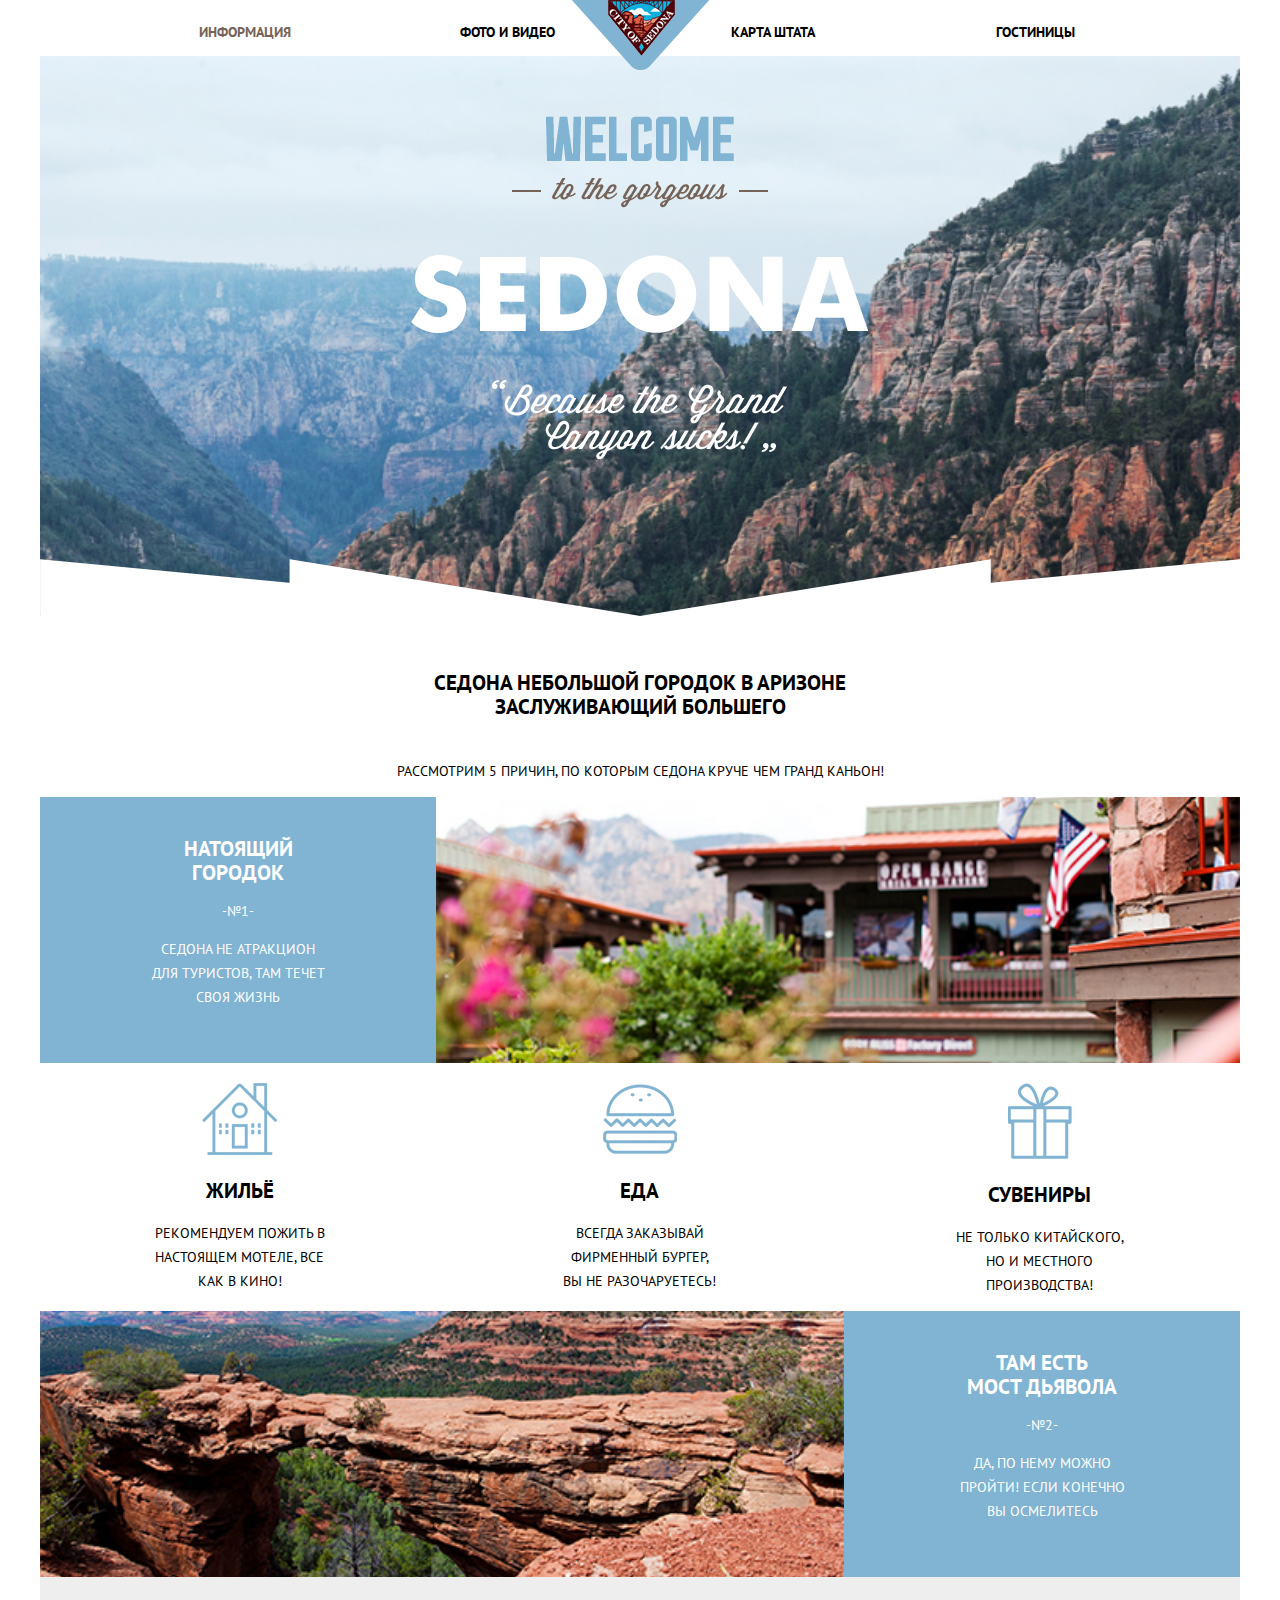
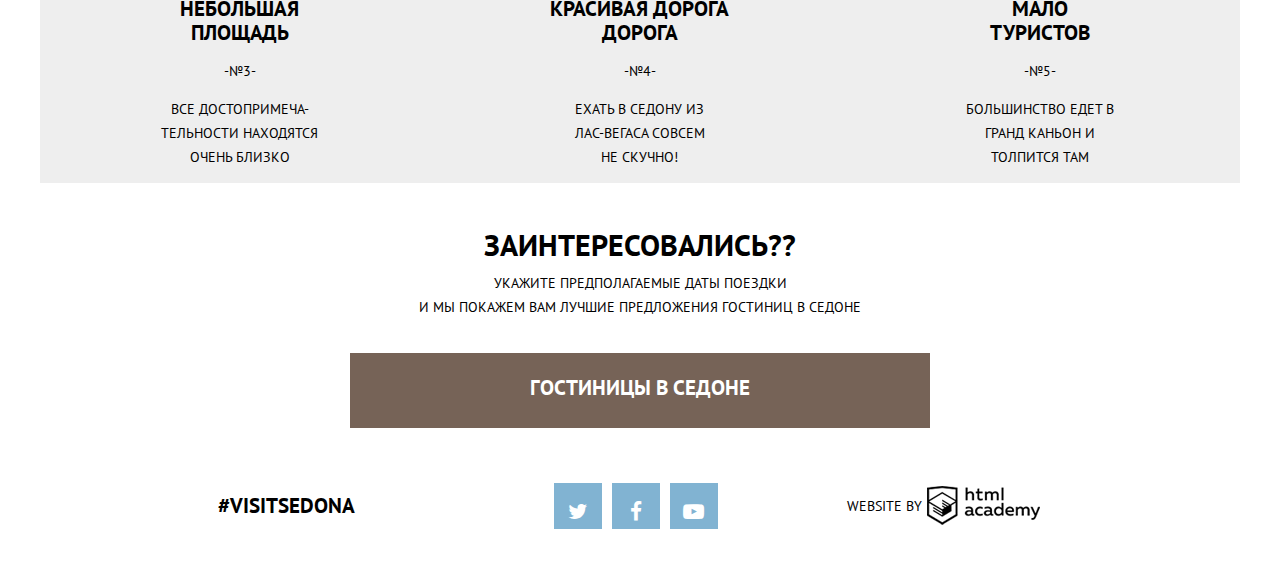
==== commit e7e8dab3: "Итог" ====
--- a/index.html
+++ b/index.html
@@ -9,7 +9,7 @@
     <link rel="stylesheet" href="https://maxcdn.bootstrapcdn.com/font-awesome/4.4.0/css/font-awesome.min.css">
 </head>
 <body>
-
+<div class="centrovsik">
 <header class="intro_logo">
     <div class="container clearfix">
         <div class="navi clearfix">
@@ -108,7 +108,8 @@
                 Вы осмелитесь</p>
         </div>
     </section>
-    <seaction class="features_row clearfix">
+    <seaction class="features_row_bottom clearfix">
+    <div class="features_row_bottom clearfix">
         <div class="features_item_bottom">
             <div class="fact_title">Небольшая <br />
                 площадь
@@ -138,6 +139,7 @@
                 гранд каньон и<br />
                 толпится там</p>
         </div>
+    </div>
     </seaction>
     <section class="interested">
         <div class="interested_titled">
@@ -150,9 +152,9 @@
         </p>
          <div class="map"></div>
         <form class="book" action="/" method="get">
-
-            <fieldset>
-                <legend class="book_legend">Гостиницы в Седоне</legend>
+            <legend class="book_legend">Гостиницы в Седоне</legend>
+            <fieldset class="form_book">
+
                 <div class="field">
                     <label for="check_in">Дата заезда:</label><input type="date" id="check_in">
                 </div>
@@ -205,6 +207,19 @@
          </div>
      </div>
 </footer>
-
+</div>
+
+
+<script>
+      var link = document.querySelector(".book_legend");
+      var book_form = document.querySelector(".form_book");
+      var mapOpen = document.querySelector(".map");
+
+      link.addEventListener("click", function(event) {
+          event.preventDefault();
+          book_form.classList.add("form_book_show");
+          mapOpen.classList.add("map_show");
+      });
+    </script>
 </body>
 </html>--- a/css/css.css
+++ b/css/css.css
@@ -1,3 +1,69 @@
+/* ICONFONT */
+@font-face {
+  font-family: 'symbols-sedona';
+  src: url('../font/symbols-sedona.eot?60737633');
+  src: url('../font/symbols-sedona.eot?60737633#iefix') format('embedded-opentype'),
+       url('../font/symbols-sedona.woff?60737633') format('woff'),
+       url('../font/symbols-sedona.ttf?60737633') format('truetype'),
+       url('../font/symbols-sedona.svg') format('svg');
+  font-weight: normal;
+  font-style: normal;
+}
+/* Chrome hack: SVG is rendered more smooth in Windozze. 100% magic, uncomment if you need it. */
+/* Note, that will break hinting! In other OS-es font will be not as sharp as it could be */
+/*
+@media screen and (-webkit-min-device-pixel-ratio:0) {
+  @font-face {
+    font-family: 'symbols-sedona';
+    src: url('../font/symbols-sedona.svg?60737633#symbols-sedona') format('svg');
+  }
+}
+*/
+
+ [class^="icon-"]:before, [class*=" icon-"]:before {
+  font-family: "symbols-sedona";
+  font-style: normal;
+  font-weight: normal;
+  speak: none;
+
+  display: inline-block;
+  text-decoration: inherit;
+  width: 1em;
+  margin-right: .2em;
+  text-align: center;
+  /* opacity: .8; */
+
+  /* For safety - reset parent styles, that can break glyph codes*/
+  font-variant: normal;
+  text-transform: none;
+
+  /* fix buttons height, for twitter bootstrap */
+  line-height: 1em;
+
+  /* Animation center compensation - margins should be symmetric */
+  /* remove if not needed */
+  margin-left: .2em;
+
+  /* you can be more comfortable with increased icons size */
+  /* font-size: 120%; */
+
+  /* Uncomment for 3D effect */
+  /* text-shadow: 1px 1px 1px rgba(127, 127, 127, 0.3); */
+}
+
+.icon-facebook:before { content: '\66'; } /* 'f' */
+.icon-twitter:before { content: '\74'; } /* 't' */
+.icon-up-dir:before { content: '\25b2'; } /* '?' */
+.icon-down-dir:before { content: '\25bc'; } /* '?' */
+.icon-star:before { content: '\2605'; } /* '?' */
+.icon-check-off:before { content: '\2610'; } /* '?' */
+.icon-check-on:before { content: '\2611'; } /* '?' */
+.icon-calendar:before { content: '\e800'; } /* '?' */
+.icon-plus:before { content: '\e801'; } /* '?' */
+.icon-minus:before { content: '\e802'; } /* '?' */
+.icon-youtube:before { content: '\f39e'; } /* '?' */
+/* END ICONFONT */
+
 /* MAIN SETTINGS */
 body {
     font-family: 'PT Sans', sans-serif;
@@ -5,12 +71,16 @@
     line-height: 24px;
     text-transform: uppercase;
     color: #000000;
-    min-width: 768px;
 }
 .clearfix::after {
     content: '';
     display: table;
     clear: both;
+}
+.centrovsik {
+    margin: auto;
+    min-width: 768px;
+    max-width: 1200px;
 }
 header {
 
@@ -52,11 +122,17 @@
 .navi a:hover {
     color: #8bb9d5;
 }
+.navi a:active {
+    color: #cacaca;
+}
 .navi a.active {
     color: #766357;
 }
 .navi a.active:hover {
     color: #604e43;
+}
+.navi a.active:active {
+    color: #cacaca;
 }
 .navi ul {
     margin:0;
@@ -71,7 +147,11 @@
 .logo_smoll {
     position: absolute;
     width: 140px;
-}
+    left: 0;
+    right: 0;
+    margin: auto;
+}
+/*
 @media (min-width: 950px){
     .logo_smoll {
         margin-left: 44%;
@@ -86,7 +166,7 @@
     .logo_smoll {
         margin-left: 41.3%;
     }
-}
+}*/
 /* END LOGO */
 /* END MAINNAVIGATION */
 
@@ -128,6 +208,10 @@
 .social_icon a:hover {
     background: #669ec0;
 }
+.social_icon a:active {
+    background: #5496bd;
+    color: #94b9d2;
+}
 /* END SOCIAL BUTTON */
 .developed {
     background-blend-mode: hard-light;
@@ -152,6 +236,9 @@
 }
 .developed_ico:hover {
     background-image: url("../img/htmlacademy_hover.png");;
+}
+.developed_ico:active {
+    background-image: url("../img/htmlacademy_active.png");;
 }
 /* END SOCIAL BUTTON */
 /* MAIN SETTINGS */
@@ -278,6 +365,7 @@
 }
 .features_row_bottom {
     width: 100%;
+    background-color: #eeeeee;
 }
 .features_item {
     float: left;
@@ -315,27 +403,34 @@
 .book {
     margin: auto;
     width: 580px;
-    height: 500px;
     font-weight: 700;
     padding: 20px;
 }
 .book fieldset {
     background: rgba(255, 255, 255, 0.9);
-    height: 500px;
+    height: 340px;
     border: none;
     padding: 0;
     margin: 0;
+    padding-top: 50px;
 }
 .book legend{
     display: block;
     width: 100%;
     height: 52px;
-    margin-bottom: 50px;
-    text-align: center;
+    text-align: center;
+    color: #ffffff;
     padding-top: 23px;
     background-color: #766357;
     font-size: 21px;
     font-weight: 700;
+    cursor: pointer;
+}
+.book legend:hover {
+    background-color: #604e43;
+}
+.book legend:active{
+    color: #928a85;
 }
 .field {
     margin-left: 55px;
@@ -346,7 +441,7 @@
 }
 .book label{
     display: inline-block;
-    padding-top: 10px;
+    padding-top: 5px;
     text-align: left;
     font-weight: 700;
 }
@@ -354,7 +449,24 @@
     float: right;
     width: 67%;
     height: 33px;
-    font-weight: 700;
+    font-family: 'PT Sans', sans-serif;
+    font-weight: 700;
+    color: #000;
+    border: none;
+    outline: none;
+    background: #f2f2f2;
+}
+.field input[type="date" ]{
+    float: right;
+    width: 75%;
+    height: 33px;
+    font-weight: 700;
+    margin: 0;
+    margin-bottom: 10px;
+
+    font-size: 14px;
+    line-height: 24px;
+    text-transform: uppercase;
 }
 .old {
     display: inline-block;
@@ -365,7 +477,7 @@
 .old input {
     float: right;
     width: 87px;
-    margin-left: 40px;
+    margin-right: 40px;
     text-align: center;
 }
 .chil {
@@ -394,15 +506,29 @@
 .hotel_serch_button:hover {
     background-color: #669ec0;
 }
+.hotel_serch_button:active {
+    background-color: #5496bd;
+    color: #94b9d2;
+}
+.form_book {
+    display: none;
+}
+.form_book_show {
+    display: block;
+}
 /* END BOOK */
 .map {
     width: 100%;
-    min-height: 550px;
+    min-height: 520px;
     background-image: url("../img/map.jpg");
     background-size: 100%;
     position: absolute;
     top: 195px;
     z-index: -1;
+    display: none;
+}
+.map_show {
+    display: block;
 }
 /* END INDEX */
 /* END MAIN */
@@ -450,23 +576,57 @@
     font-size: 16px;
     font-weight: 700;
 }
+.search_form input[type="checkbox"] {
+    display: none;
+}
+.search_form input[type="checkbox"] + label {
+    display: inline-block;
+    vertical-align: middle;
+    cursor: pointer;
+}
+.search_form input[type="checkbox"] + label:before {
+    content: '\2610';
+    font-family: "symbols-sedona";
+    display: inline-block;
+    vertical-align: middle;
+    width: 20px;
+    margin-right: 20px;
+    font-size: 24px;
+
+}
+.search_form input[type="checkbox"]:checked + label:before {
+    content: '\2611';
+    font-weight: 700;
+}
+.search_form input[type="checkbox"]:hover + label:before {
+    color: #b5b5b5;
+}
+.search_form input[type="checkbox"]:active + label:before {
+    color: #6a6a6a;
+}
 .cost_form {
     margin-top: 15px;
     width: 220px;
     height: 29px;
     padding-top: 6px;
-    margin-bottom: 10px;
+    border: 2px solid #ffffff;
 }
 .cost_form label {
     margin-left: 25px;
 }
 .cost_form input {
-    width: 50px;
-    margin-left: 2px;
-    margin-right: 5px;
+    width: 55px;
+    margin-left: 3px;
     background: none;
+    font-family: 'PT Sans', sans-serif;
+    font-size: 14px;
+    line-height: 24px;
+    text-transform: uppercase;
     color: #ffffff;
     border: none;
+}
+input.bord {
+    border-right: 2px solid #ffffff;
 }
 .price_roller {
     height: 20px;
@@ -485,6 +645,45 @@
 .otstup {
     margin-left: 3%;
 }
+.range-controls {
+    position: relative;
+    width: 215px;
+    height: 22px;
+    padding-top: 20px;
+    padding-left: 5px;
+    margin-bottom: 15px;
+    border-radius: 5px;
+}
+.range-controls .scale {
+    height: 2px;
+    background: rgba(215, 220, 222, .3);
+}
+.range-controls .bar {
+    width: 70%;
+    height: 2px;
+    background: #ffffff;
+}
+.range-controls .toggle {
+    position: absolute;
+    top: 10px;
+    left: 0px;
+    width: 4px;
+    height: 4px;
+    cursor: pointer;
+    border: 8px solid #fff;
+    border-radius: 50%;
+    background: #ababab;
+    box-shadow: 0 2px 1px 0 #cfcfcf;
+}
+.range-controls .toggle:hover {
+    background: #1c4f80;
+}
+.range-controls .toggle-min {
+    left: 0px;
+}
+.range-controls .toggle-max {
+    left: 156px;
+}
 @media (max-width: 990px) {
     .search_form fieldset {
         width: 27.9%;
@@ -495,6 +694,7 @@
 .header_result {
     margin-left: 6%;
     margin-right: 6%;
+    position: relative;
     font-size: 12px;
 }
 .header_result strong {
@@ -510,6 +710,11 @@
     color: #81b3d2;
     text-decoration: none;
 }
+.header_result a:active {
+    color: #000000;
+    text-decoration: none;
+    border-bottom: none;
+}
 a.active {
     color: #81b3d2;
     text-decoration: none;
@@ -531,6 +736,25 @@
     display: inline-block;
     margin-right: 35px;
     list-style-type: none;
+}
+.sort {
+    position: absolute;
+    right: 0;
+    top: 0;
+    min-width: 35px;
+}
+.sort a {
+    text-decoration: none;
+    border: none;
+}
+a.act {
+    color:  #81b3d2;
+}
+.sort a:hover {
+    color:  #000000;
+}
+.sort a:active {
+    color:  #81b3d2;
 }
 /* END SORTING */
 
@@ -541,6 +765,9 @@
 }
 .result {
     margin: 0 6%;
+}
+.result a {
+    text-decoration: none;
 }
 .result_img {
     max-width: 135px;
@@ -550,6 +777,7 @@
 }
 .result_description {
     float: left;
+    width: 70%;
     vertical-align: top;
     font-size: 14px;
     color: #333333;
@@ -563,6 +791,9 @@
 }
 .result_description h3:hover {
     color: #a8c9df;
+}
+.result_description h3:active {
+    color: #cacaca;
 }
 p.hotel_type  {
     display: inline-block;
@@ -593,6 +824,10 @@
 a.button_detail:hover {
     background-color: #669ec0;
 }
+a.button_detail:active {
+    background-color: #5496bd;
+    color: #85b0cd;
+}
 a.button_book {
     display: inline-block;
     height: 23px;
@@ -607,6 +842,10 @@
 a.button_book:hover {
     background-color: #604e43;
 }
+a.button_book:active {
+    background-color: #503e33;
+    color: #928a85;
+}
 .hotel_ratings {
     float: right;
     vertical-align: top;
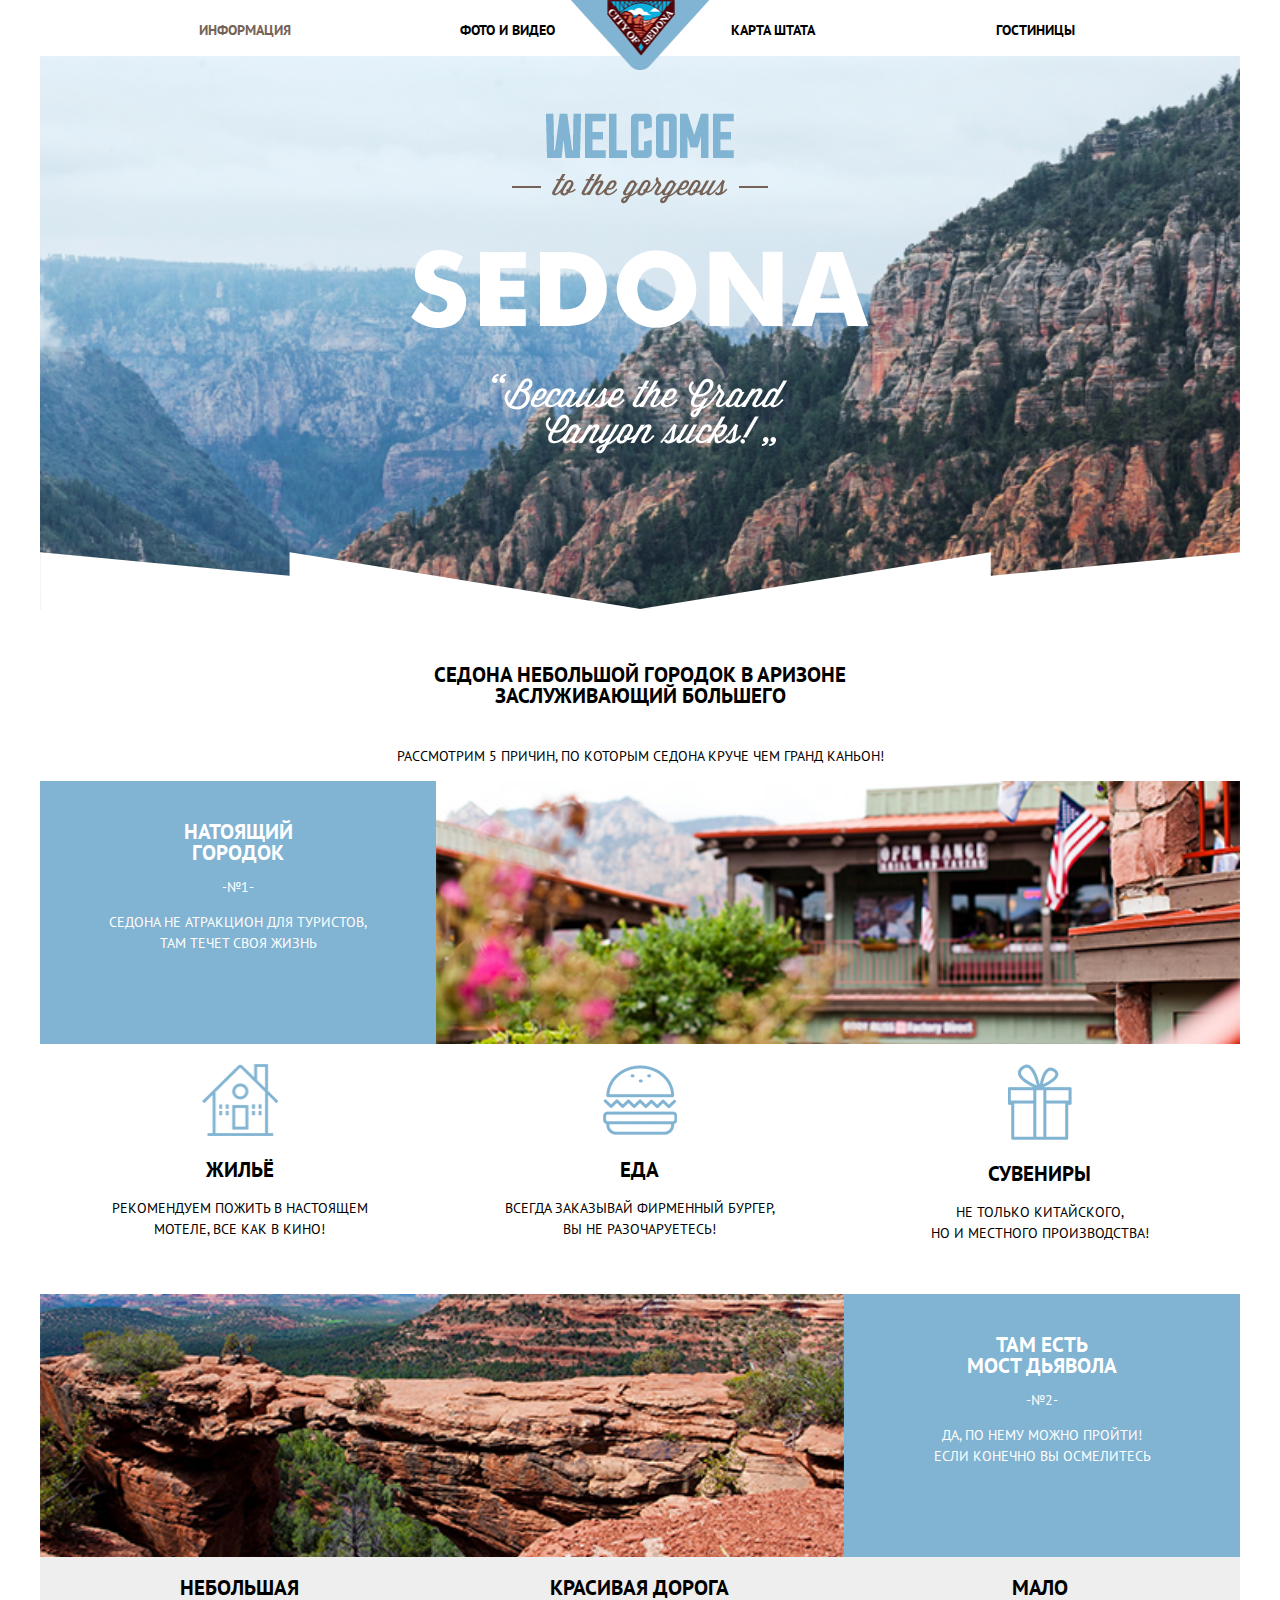
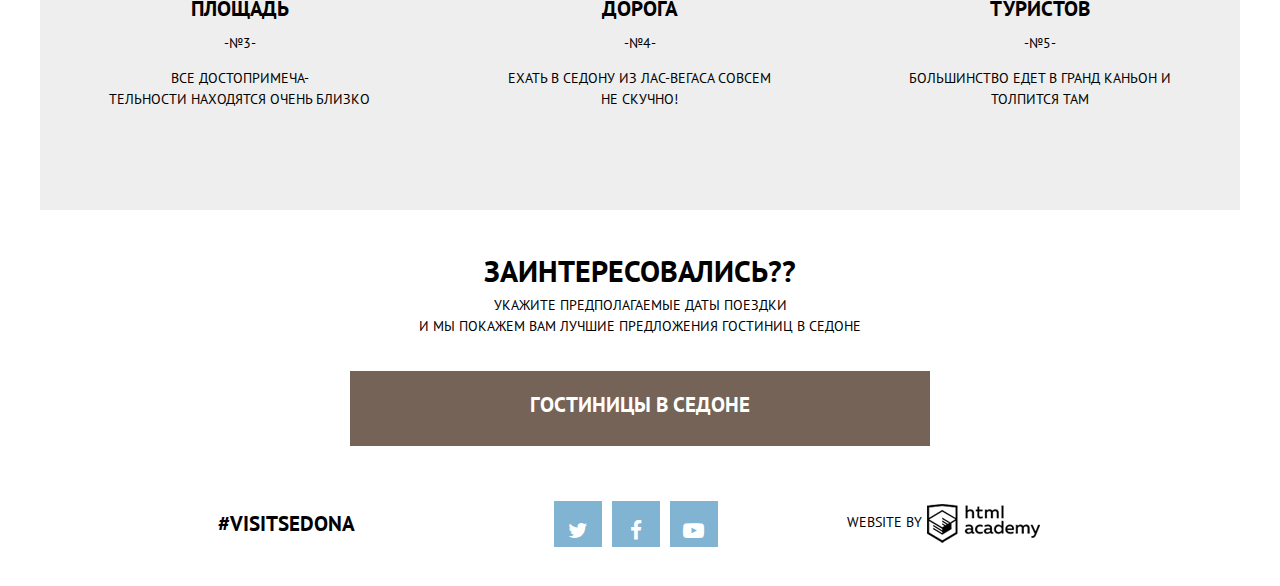
==== commit ee3e13c4: "Правки" ====
--- a/index.html
+++ b/index.html
@@ -24,7 +24,7 @@
                 </ul>
             </nav>
             <div class="logo_smoll">
-                <img src="img/logo.png" alt="sedona logo "/>
+                <img src="img/logo.png" alt="sedona logo" width="138" height="70"/>
             </div>
             <nav class="right_navigation">
                 <ul>
@@ -38,10 +38,10 @@
             </nav>
         </div>
         <div class="intro">
-            <div class="welcome"><img src="img/welcom.png" /></div>
-            <div class="gorgeus"><img src="img/gorgeous.png" /> </div>
-            <div class="sedona"><img src="img/sedona.png" /></div>
-            <div  class="sucks"><img src="img/sucks.png" /></div>
+            <div class="welcome"><img src="img/welcom.png" width="188" height="45" alt="Welcome"/></div>
+            <div class="gorgeus"><img src="img/gorgeous.png" width="256" height="30" alt=""to the gorgeus /> </div>
+            <div class="sedona"><img src="img/sedona.png" width="458" height="78" alt="Sedona" /></div>
+            <div  class="sucks"><img src="img/sucks.png" width="296" height="80" alt="Because the Grand Canyon suks" /></div>
         </div>
     </div>
     <div class="mask"></div>
@@ -61,51 +61,45 @@
                 городок
             </div>
             <p class="fact_numder"> -№1-</p>
-            <p>Седона не атракцион <br />
-                для туристов, там течет <br />
-                своя жизнь</p>
+            <p class="features_description">Седона не атракцион для туристов, там течет своя жизнь</p>
         </div>
     </section>
     <seaction class="features_row clearfix">
+        <div class="features_row clearfix">
         <div class="features_item">
-            <img src="img/home.png" />
+            <img src="img/home.png" width="76" height="72" alt="Жильё"/>
             <h2>Жильё</h2>
             <p class="features_description">
-                Рекомендуем пожить в <br />
-                настоящем мотеле, все <br />
-                как в кино!
+                Рекомендуем пожить в настоящем мотеле, все как в кино!
 
             </p>
         </div>
         <div class="features_item">
-            <img src="img/food.png" />
+            <img src="img/food.png" width="75" height="72" alt="Еда" />
             <h2>Еда</h2>
             <p class="features_description">
-                Всегда заказывай <br />
-                ФИРМЕННЫЙ БУРГЕР,<br />
-                Вы НЕ разочаруетесь!
+                Всегда заказывай ФИРМЕННЫЙ БУРГЕР, Вы НЕ разочаруетесь!
 
             </p>
         </div>
         <div class="features_item">
-            <img src="img/gift.png" />
+            <img src="img/gift.png" width="64" height="76" alt="Сувениры" />
             <h2>Сувениры</h2>
             <p class="features_description">
-               Не только китайского, <br />
-                но и местного <br />
-                производства!
-            </p>
+               Не только китайского, <br /> но и местного производства!
+            </p>
+        </div>
         </div>
     </seaction>
     <section class="main_fact_bridge clearfix">
+        <div class="features_row clearfix">
         <div class="fact_bridge">
             <div class="fact_title">Там есть<br />
                 мост дьявола
             </div>
             <p class="fact_numder"> -№2-</p>
-            <p>Да, по нему можно <br />
-                пройти! Если конечно <br />
-                Вы осмелитесь</p>
+            <p class="features_description">Да, по нему можно пройти! <br />Если конечно Вы осмелитесь</p>
+        </div>
         </div>
     </section>
     <seaction class="features_row_bottom clearfix">
@@ -115,9 +109,8 @@
                 площадь
             </div>
             <p class="fact_numder"> -№3-</p>
-            <p>Все достопримеча-<br />
-                тельности находятся <br />
-                очень близко
+            <p class="features_description">Все достопримеча-<br />
+                тельности находятся очень близко
             </p>
         </div>
         <div class="features_item_bottom">
@@ -125,8 +118,7 @@
                 дорога
             </div>
             <p class="fact_numder"> -№4-</p>
-            <p>Ехать в Седону из<br />
-                Лас-Вегаса совсем <br />
+            <p class="features_description">Ехать в Седону из Лас-Вегаса совсем
                 не скучно!
             </p>
         </div>
@@ -135,9 +127,7 @@
                 туристов
             </div>
             <p class="fact_numder"> -№5-</p>
-            <p>Большинство едет в <br />
-                гранд каньон и<br />
-                толпится там</p>
+            <p class="features_description">Большинство едет в гранд каньон и толпится там</p>
         </div>
     </div>
     </seaction>
--- a/css/css.css
+++ b/css/css.css
@@ -51,24 +51,24 @@
   /* text-shadow: 1px 1px 1px rgba(127, 127, 127, 0.3); */
 }
 
-.icon-facebook:before { content: '\66'; } /* 'f' */
-.icon-twitter:before { content: '\74'; } /* 't' */
-.icon-up-dir:before { content: '\25b2'; } /* '?' */
-.icon-down-dir:before { content: '\25bc'; } /* '?' */
-.icon-star:before { content: '\2605'; } /* '?' */
-.icon-check-off:before { content: '\2610'; } /* '?' */
-.icon-check-on:before { content: '\2611'; } /* '?' */
-.icon-calendar:before { content: '\e800'; } /* '?' */
-.icon-plus:before { content: '\e801'; } /* '?' */
-.icon-minus:before { content: '\e802'; } /* '?' */
-.icon-youtube:before { content: '\f39e'; } /* '?' */
+.icon_facebook:before { content: '\66'; } /* 'f' */
+.icon_twitter:before { content: '\74'; } /* 't' */
+.icon_up_dir:before { content: '\25b2'; } /* '?' */
+.icon_down_dir:before { content: '\25bc'; } /* '?' */
+.icon_star:before { content: '\2605'; } /* '?' */
+.icon_check_off:before { content: '\2610'; } /* '?' */
+.icon_check_on:before { content: '\2611'; } /* '?' */
+.icon_calendar:before { content: '\e800'; } /* '?' */
+.icon_plus:before { content: '\e801'; } /* '?' */
+.icon_minus:before { content: '\e802'; } /* '?' */
+.icon_youtube:before { content: '\f39e'; } /* '?' */
 /* END ICONFONT */
 
 /* MAIN SETTINGS */
 body {
-    font-family: 'PT Sans', sans-serif;
+    font-family: 'PT Sans', Arial, sans-serif;
     font-size: 14px;
-    line-height: 24px;
+    line-height: 21px;
     text-transform: uppercase;
     color: #000000;
 }
@@ -366,6 +366,7 @@
 .features_row_bottom {
     width: 100%;
     background-color: #eeeeee;
+    padding-bottom: 50px;
 }
 .features_item {
     float: left;
@@ -384,6 +385,11 @@
 }
 .features_item h2 {
     font-size: 21px;
+}
+.features_description {
+    padding-right: 15%;
+    padding-left: 15%;
+    margin-bottom: 50px;
 }
 /* END FEATURES */
 
@@ -645,7 +651,7 @@
 .otstup {
     margin-left: 3%;
 }
-.range-controls {
+.range_controls {
     position: relative;
     width: 215px;
     height: 22px;
@@ -654,16 +660,16 @@
     margin-bottom: 15px;
     border-radius: 5px;
 }
-.range-controls .scale {
+.range_controls .scale {
     height: 2px;
     background: rgba(215, 220, 222, .3);
 }
-.range-controls .bar {
+.range_controls .bar {
     width: 70%;
     height: 2px;
     background: #ffffff;
 }
-.range-controls .toggle {
+.range_controls .toggle {
     position: absolute;
     top: 10px;
     left: 0px;
@@ -675,13 +681,13 @@
     background: #ababab;
     box-shadow: 0 2px 1px 0 #cfcfcf;
 }
-.range-controls .toggle:hover {
+.range_controls .toggle:hover {
     background: #1c4f80;
 }
-.range-controls .toggle-min {
+.range_controls .toggle_min {
     left: 0px;
 }
-.range-controls .toggle-max {
+.range_controls .toggle_max {
     left: 156px;
 }
 @media (max-width: 990px) {
@@ -759,7 +765,7 @@
 /* END SORTING */
 
 /* RESULT */
-.single-line {
+.single_line {
     border-top: 1px solid #d7d7d7;
     margin: 30px 0;
 }
@@ -805,18 +811,20 @@
 }
 p.cost {
     display: inline-block;
-    margin-top: 5px;
+    margin-top: 10px;
     margin-right: 3px;
     margin-bottom: 10px;
 }
 a.button_detail  {
     display: inline-block;
     height: 23px;
-    width: 110px;
+    width: 80px;
+    padding-left: 15px;
+    padding-right: 15px;
     margin-right: 5px;
     padding-top: 4px;
     text-align: center;
-    font-size: 10px;
+    font-size: 14px;
     background-color: #81b3d2;
     color: #ffffff;
     text-decoration: none;
@@ -831,10 +839,11 @@
 a.button_book {
     display: inline-block;
     height: 23px;
-    width: 110px;
+    padding-left: 15px;
+    padding-right: 15px;
     text-align: center;
     padding-top: 4px;
-    font-size: 10px;
+    font-size: 14px;
     background-color: #766357;
     color: #ffffff;
     text-decoration: none;
@@ -851,13 +860,12 @@
     vertical-align: top;
 }
 .stars {
-    margin-bottom: 36px;
+    margin-bottom: 39px;
     text-align: right;
     margin-right: 0;
-}
-.fa-star {
     color: #81b3d2;
 }
+
 .hotel_ratings span{
     display: inline-block;
     height: 24px;
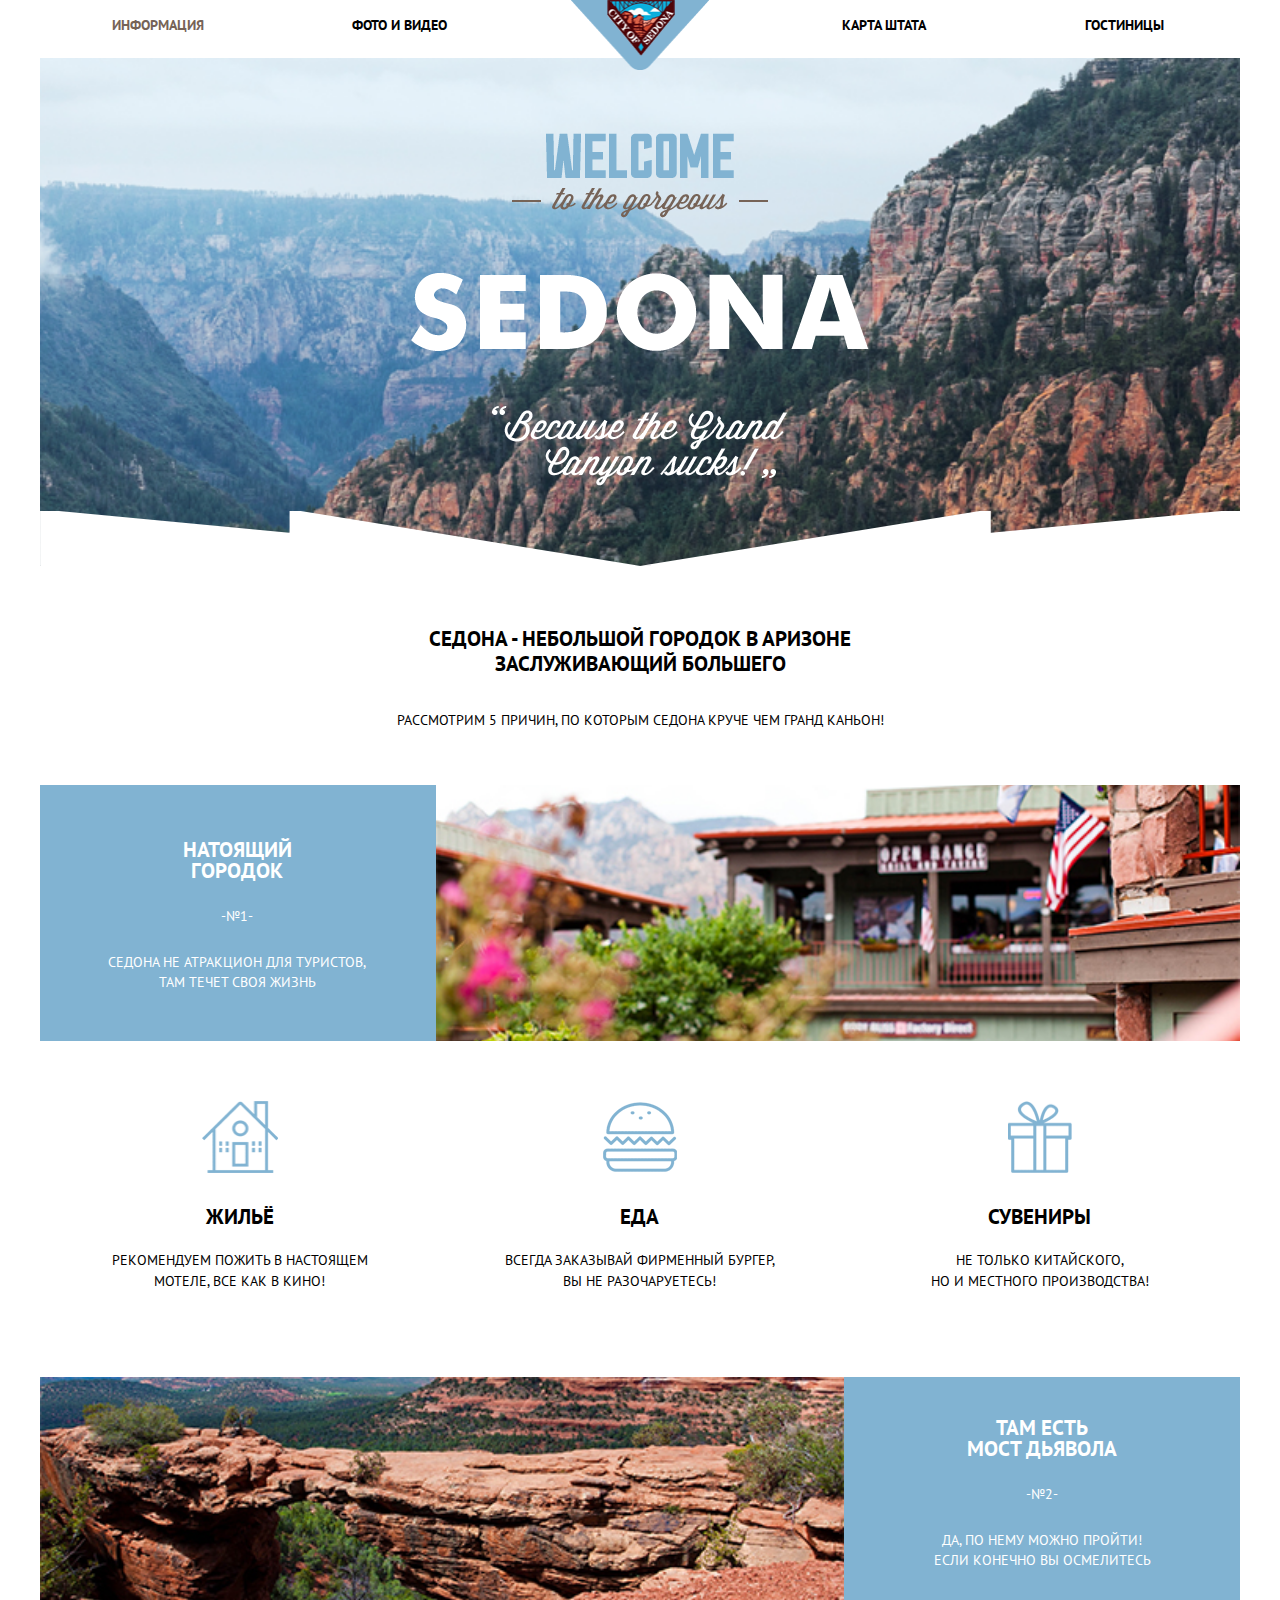
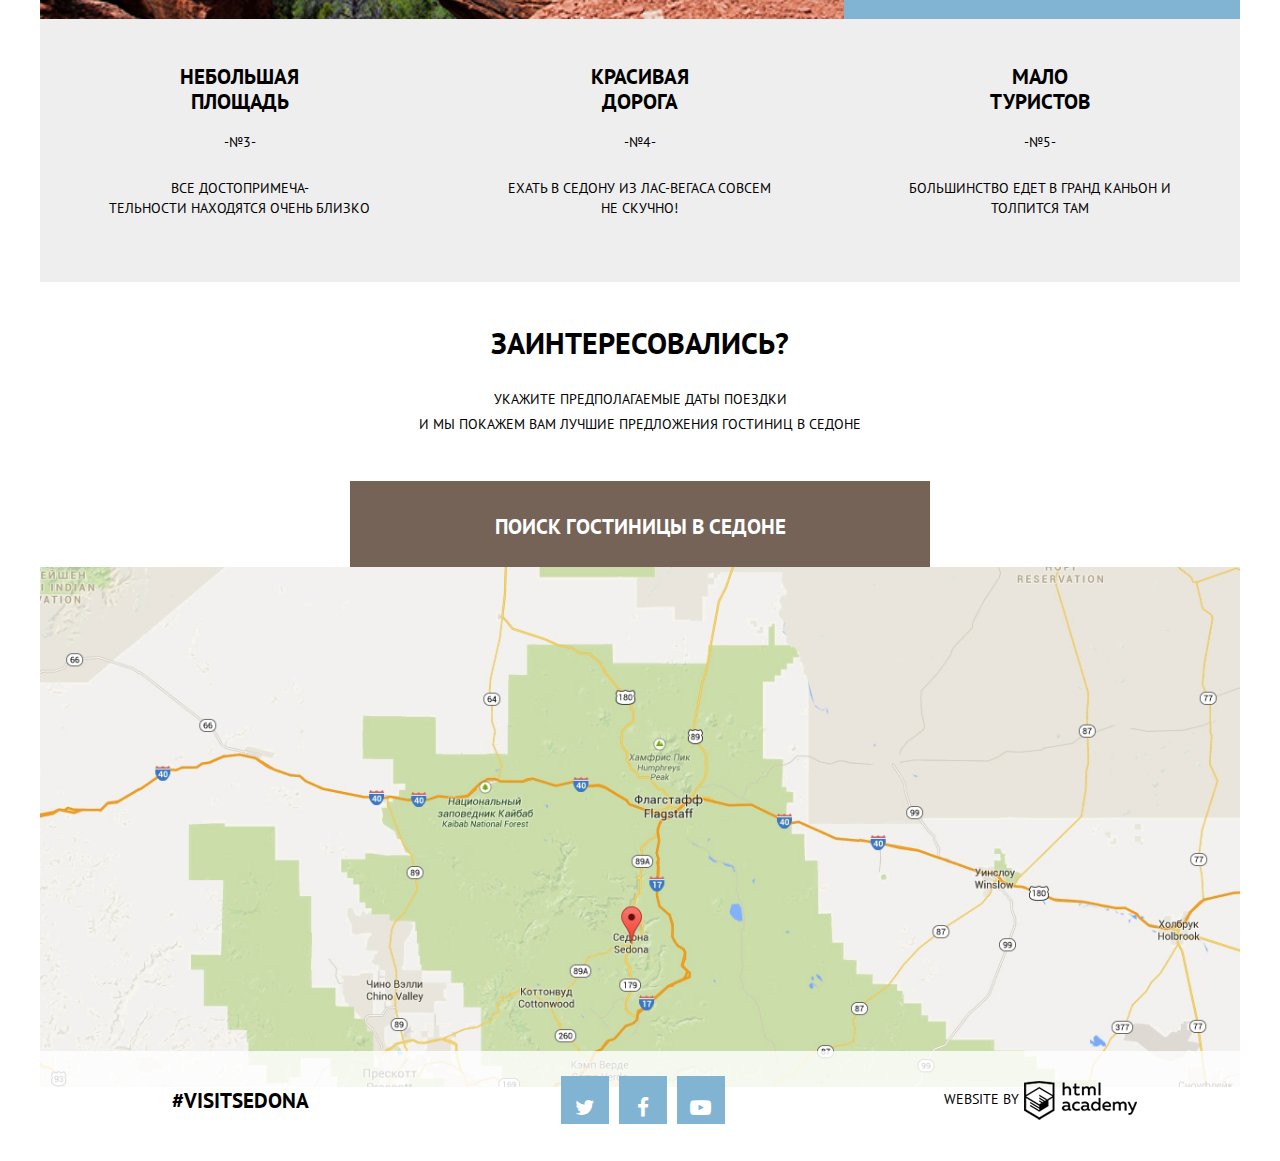
==== commit 259d4ae3: "правки" ====
--- a/index.html
+++ b/index.html
@@ -10,7 +10,7 @@
 </head>
 <body>
 <div class="centrovsik">
-<header class="intro_logo">
+<header>
     <div class="container clearfix">
         <div class="navi clearfix">
             <nav class="lef_navigation">
@@ -37,19 +37,23 @@
                 </ul>
             </nav>
         </div>
+    </div>
+        <div class="intro_logo">
         <div class="intro">
             <div class="welcome"><img src="img/welcom.png" width="188" height="45" alt="Welcome"/></div>
-            <div class="gorgeus"><img src="img/gorgeous.png" width="256" height="30" alt=""to the gorgeus /> </div>
+            <div class="gorgeus"><img src="img/gorgeous.png" width="256" height="30" alt="to the gorgeus" /> </div>
             <div class="sedona"><img src="img/sedona.png" width="458" height="78" alt="Sedona" /></div>
             <div  class="sucks"><img src="img/sucks.png" width="296" height="80" alt="Because the Grand Canyon suks" /></div>
         </div>
-    </div>
-    <div class="mask"></div>
+            <div class="mask"></div>
+        </div>
+
+
 </header>
 
 <main>
     <div class="slogan">
-        <h1>Седона небольшой городок в аризоне<br />
+        <h1>Седона - небольшой городок в аризоне<br />
             заслуживающий большего</h1>
         <p class="slogan_description">
             Рассмотрим 5 причин, по которым Седона круче чем гранд каньон!
@@ -61,38 +65,36 @@
                 городок
             </div>
             <p class="fact_numder"> -№1-</p>
-            <p class="features_description">Седона не атракцион для туристов, там течет своя жизнь</p>
+            <p class="features_description">Седона не атракцион для туристов,<br /> там течет своя жизнь</p>
         </div>
     </section>
     <seaction class="features_row clearfix">
         <div class="features_row clearfix">
         <div class="features_item">
             <img src="img/home.png" width="76" height="72" alt="Жильё"/>
+            <div class="features_description_item">
             <h2>Жильё</h2>
-            <p class="features_description">
-                Рекомендуем пожить в настоящем мотеле, все как в кино!
-
-            </p>
+            Рекомендуем пожить в настоящем мотеле, все как в кино!
+            </div>
         </div>
         <div class="features_item">
             <img src="img/food.png" width="75" height="72" alt="Еда" />
+            <div class="features_description_item">
             <h2>Еда</h2>
-            <p class="features_description">
-                Всегда заказывай ФИРМЕННЫЙ БУРГЕР, Вы НЕ разочаруетесь!
-
-            </p>
+                Всегда заказывай ФИРМЕННЫЙ БУРГЕР,<br /> Вы НЕ разочаруетесь!
+            </div>
         </div>
         <div class="features_item">
-            <img src="img/gift.png" width="64" height="76" alt="Сувениры" />
+            <img src="img/gift.png" width="64" height="72" alt="Сувениры" />
+            <div class="features_description_item">
             <h2>Сувениры</h2>
-            <p class="features_description">
                Не только китайского, <br /> но и местного производства!
-            </p>
+            </div>
         </div>
         </div>
     </seaction>
     <section class="main_fact_bridge clearfix">
-        <div class="features_row clearfix">
+        <div class="features_row_bridge clearfix">
         <div class="fact_bridge">
             <div class="fact_title">Там есть<br />
                 мост дьявола
@@ -108,17 +110,17 @@
             <div class="fact_title">Небольшая <br />
                 площадь
             </div>
-            <p class="fact_numder"> -№3-</p>
+            <p class="fact_numder_bottom"> -№3-</p>
             <p class="features_description">Все достопримеча-<br />
                 тельности находятся очень близко
             </p>
         </div>
         <div class="features_item_bottom">
-            <div class="fact_title">Красивая дорога <br />
+            <div class="fact_title">Красивая <br />
                 дорога
             </div>
-            <p class="fact_numder"> -№4-</p>
-            <p class="features_description">Ехать в Седону из Лас-Вегаса совсем
+            <p class="fact_numder_bottom"> -№4-</p>
+            <p class="features_description">Ехать в Седону из Лас-Вегаса совсем<br />
                 не скучно!
             </p>
         </div>
@@ -126,14 +128,14 @@
             <div class="fact_title">Мало<br />
                 туристов
             </div>
-            <p class="fact_numder"> -№5-</p>
-            <p class="features_description">Большинство едет в гранд каньон и толпится там</p>
+            <p class="fact_numder_bottom"> -№5-</p>
+            <p class="features_description">Большинство едет в гранд каньон и<br /> толпится там</p>
         </div>
     </div>
     </seaction>
     <section class="interested">
         <div class="interested_titled">
-            Заинтересовались??
+            Заинтересовались?
         </div>
         <p class="interested_description">
             Укажите предполагаемые даты поездки
@@ -142,21 +144,21 @@
         </p>
          <div class="map"></div>
         <form class="book" action="/" method="get">
-            <legend class="book_legend">Гостиницы в Седоне</legend>
+            <legend class="book_legend">Поиск гостиницы в Седоне</legend>
             <fieldset class="form_book">
 
                 <div class="field">
-                    <label for="check_in">Дата заезда:</label><input type="date" id="check_in">
-                </div>
-                <div class="field">
-                    <label for="check_out">Дата выезда:</label><input type="date" id="check_out">
+                    <label for="check_in">Дата заезда:</label><input type="text" id="check_in" value="24 апреля 2014"><a class="date"><i class="fa fa-calendar"></i></a>
+                </div>
+                <div class="field last">
+                    <label for="check_out">Дата выезда:</label><input type="text" id="check_out" value="4 июля 2014"><a class="date"><i class="fa fa-calendar"></i></a>
                 </div>
                 <div class="field">
                     <div class="old">
-                    <label for="older">Взрослые:</label><input type="number" id="older">
+                    <label for="older">Взрослые:</label><div class="old_input"><a class="namber_minus"><i class="fa fa-minus"></i></a><input type="text" id="older" value="2" class="olde"><a class="namber_plus"><i class="fa fa-plus"></i></a></div>
                     </div>
                     <div class="chil">
-                    <label for="child">Дети:</label><input type="number" id="child">
+                    <label for="child">Дети:</label><div class="chid_input"><a class="namber_minus"><i class="fa fa-minus"></i></a><input type="text" id="child" class="childr" value="0"><a class="namber_plus"><i class="fa fa-plus"></i></a></div>
                     </div>
                 </div>
 
@@ -203,13 +205,18 @@
 <script>
       var link = document.querySelector(".book_legend");
       var book_form = document.querySelector(".form_book");
-      var mapOpen = document.querySelector(".map");
+
 
       link.addEventListener("click", function(event) {
           event.preventDefault();
-          book_form.classList.add("form_book_show");
-          mapOpen.classList.add("map_show");
+          if(book_form.style.display == 'block') {
+              book_form.style.display = 'none';
+          }
+          else {
+            book_form.style.display = 'block';
+          }
       });
+
     </script>
 </body>
 </html>--- a/css/css.css
+++ b/css/css.css
@@ -1,11 +1,11 @@
 /* ICONFONT */
 @font-face {
-  font-family: 'symbols-sedona';
-  src: url('../font/symbols-sedona.eot?60737633');
-  src: url('../font/symbols-sedona.eot?60737633#iefix') format('embedded-opentype'),
-       url('../font/symbols-sedona.woff?60737633') format('woff'),
-       url('../font/symbols-sedona.ttf?60737633') format('truetype'),
-       url('../font/symbols-sedona.svg') format('svg');
+  font-family: "symbols-sedona";
+  src: url('/fonts/symbols-sedona.eot?60737633');
+  src: url('/font/symbols-sedona.eot?60737633#iefix') format('embedded-opentype'),
+       url('/font/symbols-sedona.woff?60737633') format('woff'),
+       url('/font/symbols-sedona.ttf?60737633') format('truetype'),
+       url('/font/symbols-sedona.svg') format('svg');
   font-weight: normal;
   font-style: normal;
 }
@@ -58,7 +58,7 @@
 .icon_star:before { content: '\2605'; } /* '?' */
 .icon_check_off:before { content: '\2610'; } /* '?' */
 .icon_check_on:before { content: '\2611'; } /* '?' */
-.icon_calendar:before { content: '\e800'; } /* '?' */
+.icon-calendar:before { content: '\e800'; } /* '?' */
 .icon_plus:before { content: '\e801'; } /* '?' */
 .icon_minus:before { content: '\e802'; } /* '?' */
 .icon_youtube:before { content: '\f39e'; } /* '?' */
@@ -102,18 +102,36 @@
     text-align: center;
     vertical-align: middle;
     padding: 0;
+    margin-bottom: 10px;
 }
 .lef_navigation {
     float: left;
-    margin-top: 20px;
+    margin-top: 15px;
+    margin-right: 10%;
     margin-bottom: 12px;
-    width: 50%;
+    width: 40%;
+    text-align: left;
+}
+.lef_navigation li {
+    margin-right: 34%;
+}
+.lef_navigation li:last-child {
+    margin-right: 0;
 }
 .right_navigation{
     float: right;
-    margin-top: 20px;
+    margin-top: 15px;
     margin-bottom: 12px;
-    width: 50%;
+    width: 40%;
+    margin-left: 10%;
+}
+.right_navigation li {
+    margin-right: 15%;
+    margin-left: 21.9%;
+}
+
+.right_navigation li:last-child {
+    margin-right: 0;
 }
 .navi a {
     text-decoration: none;
@@ -140,7 +158,6 @@
 }
 .navi li {
     display: inline-block;
-    width: 49%;
     list-style-type: none;
 }
 /* LOGO */
@@ -151,22 +168,6 @@
     right: 0;
     margin: auto;
 }
-/*
-@media (min-width: 950px){
-    .logo_smoll {
-        margin-left: 44%;
-    }
-}
-@media (min-width: 851px) and (max-width: 949px) {
-    .logo_smoll {
-        margin-left: 42%;
-    }
-}
-@media (max-width: 850px){
-    .logo_smoll {
-        margin-left: 41.3%;
-    }
-}*/
 /* END LOGO */
 /* END MAINNAVIGATION */
 
@@ -174,13 +175,14 @@
 /* FOOTER */
 footer {
     height: 85px;
-    padding-top: 35px;
+    padding-top: 25px;
     background: rgba(255, 255, 255, 0.8);
 }
 .copyright {
     display: inline-block;
-    width: 33%;
-    text-align: center;
+    width: 26%;
+    text-align: left;
+    padding-left: 60px;
     vertical-align: middle;
     font-size: 21px;
     font-weight: 700;
@@ -188,9 +190,11 @@
 /* SOCIAL BUTTON */
 .social {
     display: inline-block;
-    width: 33%;
-    text-align: center;
+    width: 26%;
+    text-align: center;
+    padding-left: 60px;
     vertical-align: middle;
+    font-size: 0;
 }
 .social_icon a{
     color: white;
@@ -199,8 +203,8 @@
     width: 48px;
     height: 33px;
     background-color: #81b3d2;
-    padding-top: 13px;
-    margin-right: 6px;
+    padding-top: 15px;
+    margin-right: 10px;
     text-align: center;
     align-content: center;
     font-size: 21px;
@@ -216,7 +220,8 @@
 .developed {
     background-blend-mode: hard-light;
     display: inline-block;
-    width: 33%;
+    width: 24%;
+    padding-left: 125px;
     text-align: center;
     vertical-align: middle;
     align-content: center;
@@ -248,43 +253,57 @@
 /* LOGO */
 .intro_logo {
     background: url("../img/sedona_background.png") no-repeat;
-    background-position: 0 56px;
+    background-position: 0 -75px;
     background-size: 100%;
-    margin-bottom: 27px;
+    padding-top: 75px;
+    background-color: #c0c0c0;
+    margin-bottom: 60px;
 }
 .intro{
     margin: auto;
-    margin-top: 60px;
     margin-bottom: 25px;
     width: auto;
     text-align: center;
 }
 .welcome {
-
+    width: 188px;
+    height: 45px;
+    margin: auto;
 }
 .gorgeus {
     margin-top: 10px;
+    width: 256px;
+    height: 30px;
+    margin-left: auto;
+    margin-right: auto;
 }
 .sedona {
-
-    margin-top: 40px;
+    margin-top: 55px;
+    width: 458px;
+    height: 78px;
+    margin-left: auto;
+    margin-right: auto;
 }
 .sucks {
-
-    margin-top: 40px;
+    margin-top: 55px;
+    width: 296px;
+    height: 80px;
+    margin-left: auto;
+    margin-right: auto;
 }
 .mask {
     width: 100%;
-    min-height: 62px;
+    min-height: 55px;
     background: url("../img/white1.png") no-repeat;
     background-size: 100%;
 }
 @media (min-width: 1000px) {
     .intro_logo {
-        min-height: 560px;
+        min-height: 400px;
+        padding-top: 75px;
     }
     .mask {
-        height: 124px;
+        height: 55px;
         background-position: bottom;
     }
 }
@@ -300,12 +319,14 @@
     display: block;
     margin-top: 55px;
     text-align: center;
+    margin-bottom: 54px;
 }
 .slogan h1 {
     font-weight: 700;
     text-transform: uppercase;
     font-size: 21px;
-    margin-bottom: 40px;
+    line-height: 25px;
+    margin-bottom: 34px;
 }
 .slogan_description {
     text-transform: uppercase;
@@ -315,18 +336,22 @@
     width: 100%;
 }
 .main_fact_city {
-    padding-top: 40px;
-    padding-bottom: 40px;
+    padding-top: 54px;
+    padding-bottom: 35px;
     color: #ffffff;
     width: 100%;
     background: url("../img/sity.jpg") no-repeat;
     background-position: right;
     background-size: 67%;
     background-color: #81b3d2;
+
+}
+.features_row_bridge {
+    width: 100%;
+    padding-bottom: 35px;
+    padding-top: 40px;
 }
 .main_fact_bridge {
-    padding-top: 40px;
-    padding-bottom: 40px;
     color: #ffffff;
     width: 100%;
     background: url("../img/bridg.jpg") no-repeat;
@@ -336,10 +361,12 @@
 }
 .fact_city {
     float: left;
-    width: 33%;
+    width: 30%;
     height: inherit;
     text-align: center;
     text-transform: uppercase;
+    padding-right: 15px;
+    padding-left: 17px;
 }
 .fact_bridge {
     float: right;
@@ -359,21 +386,31 @@
     font-size: 21px;
     font-weight: 700;
 }
+.fact_numder {
+    margin-top: 25px;
+    margin-bottom: 25px;
+}
 /* END MAINFACKT */
 .features_row {
     width: 100%;
+    padding-bottom: 85px;
+    padding-top: 60px;
 }
 .features_row_bottom {
     width: 100%;
     background-color: #eeeeee;
     padding-bottom: 50px;
+    padding-top: 25px;
+    line-height: 25px;
 }
 .features_item {
     float: left;
     width: 33.333%;
-    padding-top: 20px;
-    text-align: center;
-    text-transform: uppercase;
+    text-align: center;
+    text-transform: uppercase;
+}
+.features_item img {
+    padding-bottom: 10px;
 }
 .features_item_bottom {
     float: left;
@@ -385,11 +422,18 @@
 }
 .features_item h2 {
     font-size: 21px;
+    padding-bottom: 5px;
 }
 .features_description {
-    padding-right: 15%;
-    padding-left: 15%;
-    margin-bottom: 50px;
+    line-height: 20px;
+}
+.features_description_item {
+    padding-right: 50px;
+    padding-left: 50px;
+}
+.fact_numder_bottom {
+    padding-top: 2px;
+    padding-bottom: 9px;
 }
 /* END FEATURES */
 
@@ -406,11 +450,18 @@
     font-size: 30px;
     font-weight: 700;
 }
+.interested_description {
+    padding-top: 20px;
+    line-height: 25px;
+    padding-bottom: 10px;
+}
 .book {
     margin: auto;
     width: 580px;
+    min-height: 485px;
     font-weight: 700;
     padding: 20px;
+    margin-bottom: 65px;
 }
 .book fieldset {
     background: rgba(255, 255, 255, 0.9);
@@ -418,19 +469,20 @@
     border: none;
     padding: 0;
     margin: 0;
-    padding-top: 50px;
+    padding-top: 55px;
+    padding-bottom: 30px;
 }
 .book legend{
     display: block;
     width: 100%;
-    height: 52px;
     text-align: center;
     color: #ffffff;
-    padding-top: 23px;
     background-color: #766357;
     font-size: 21px;
     font-weight: 700;
     cursor: pointer;
+    padding-top: 35px;
+    padding-bottom: 30px;
 }
 .book legend:hover {
     background-color: #604e43;
@@ -452,50 +504,211 @@
     font-weight: 700;
 }
 .field input{
-    float: right;
-    width: 67%;
-    height: 33px;
+    width: 58%;
+    margin-left: 25px;
+    height: 30px;
+    line-height: 33px;
+    padding-left: 15px;
     font-family: 'PT Sans', sans-serif;
     font-weight: 700;
+    text-transform: uppercase;
     color: #000;
     border: none;
     outline: none;
     background: #f2f2f2;
 }
-.field input[type="date" ]{
-    float: right;
-    width: 75%;
-    height: 33px;
-    font-weight: 700;
-    margin: 0;
-    margin-bottom: 10px;
-
-    font-size: 14px;
-    line-height: 24px;
-    text-transform: uppercase;
-}
+.last{
+    margin-bottom: 0;
+}
+.field input:hover {
+    background-color: #ebebeb;
+}
+.field input:active {
+    background-color: #ffffff;
+    border: 1px solid #e5e5e5;
+    border-right: none;
+}
+a.date {
+    font-weight: 700;
+    display: inline-block;
+    vertical-align: middle;
+    width: 39px;
+    height: 24px;
+    margin-right: 20px;
+    padding-top: 4px;
+    padding-bottom: 4px;
+    margin-bottom: 6px;
+    margin-left: 0;
+    font-size: 21px;
+    color: #b5b5b5;
+    background: #f2f2f2;
+
+}
+a.date:hover{
+    color: #000000;
+}
+a.date:active {
+    color: #81b3d2;
+}
+.field input:hover + .date {
+    background-color: #ebebeb;
+}
+.field input:active + .date {
+    background-color: #ffffff;
+    border: 1px solid #e5e5e5;
+    border-left: none;
+}
+.field input:focus {
+    background-color: #ffffff;
+    border: 1px solid #e5e5e5;
+    border-right: none;
+}
+.field input:focus + .date {
+    background-color: #ffffff;
+    border: 1px solid #e5e5e5;
+    border-left: none;
+    margin-bottom: 1px;
+}
+
 .old {
     display: inline-block;
-    width: 240px;
+    width: 250px;
     height: 33px;
     text-align: left;
+    margin-top: 30px;
+    margin-right: 15px;
 }
 .old input {
-    float: right;
-    width: 87px;
-    margin-right: 40px;
-    text-align: center;
+    display: inline-block;
+    width: 10px;
+    text-align: center;
+    margin-left: 0;
+    margin-right: 0;
+    padding-left: 0;
+}
+a.namber_minus {
+    font-weight: 700;
+    display: inline-block;
+    vertical-align: middle;
+    width: 40px;
+    height: 28px;
+    padding-left: 5px;
+    padding-right: 5px;
+    margin-right: 0;
+    padding-top: 7px;
+    margin-bottom: 1px;
+    margin-top: -2px;
+    font-size: 14px;
+    text-align: center;
+    color: #b5b5b5;
+}
+a.namber_minus:hover{
+    color: #000000;
+}
+a.namber_minus:active {
+    color: #81b3d2;
+}
+a.namber_plus:hover{
+    color: #000000;
+}
+a.namber_plus:active {
+    color: #81b3d2;
+}
+a.namber_plus {
+    font-weight: 700;
+    display: inline-block;
+    vertical-align: middle;
+    width: 40px;
+    height: 28px;
+    padding-left: 5px;
+    padding-right: 5px;
+    margin-right: 0;
+    padding-top: 7px;
+    margin-bottom: 1px;
+    margin-top: -2px;
+    font-size: 14px;
+    text-align: center;
+    color: #b5b5b5;
+}
+.old_input {
+    display: inline-block;
+    width: 115px;
+    margin-left: 50px;
+    background: #f2f2f2;
+}
+.old_input input:focus {
+    background-color: transparent;
+    border: none;
+}
+.chid_input {
+    display: inline-block;
+    width: 115px;
+    margin-left: 25px;
+    background: #f2f2f2;
+}
+.chid_input input:focus {
+    background-color: transparent;
+    border: none;
+}
+input.childr {
+    background-color: transparent;
+}
+input.olde {
+    background-color: transparent;
+}
+.old_input:hover {
+    background-color: #ebebeb;
+}
+.chid_input:hover {
+    background-color: #ebebeb;
+}
+.chil input:active + p.namber_plus {
+    background-color: #ffffff;
+    border: 1px solid #e5e5e5;
+    border-left: none;
+}
+.chil input:active + p.namber_mius {
+    background-color: #ffffff;
+    border: 1px solid #e5e5e5;
+    border-left: none;
 }
 .chil {
     display: inline-block;
-    margin-left: 45px;
     width: 181px;
     height: 33px;
 }
 .chil input {
-    width: 114px;
-}
-.book a {
+    display: inline-block;
+    width: 10px;
+    text-align: center;
+    margin-left: 0;
+    margin-right: 0;
+    padding-left: 0;
+}
+.chil a.namber_minus {
+    font-weight: 700;
+    display: inline-block;
+    vertical-align: middle;
+    width: 40px;
+    height: 28px;
+    padding-left: 5px;
+    padding-right: 5px;
+    margin-right: 0;
+    padding-top: 7px;
+    margin-bottom: 1px;
+    margin-top: -2px;
+    font-size: 14px;
+    text-align: center;
+    color: #b5b5b5;
+
+}
+.chil a.namber_minus:hover{
+    color: #000000;
+}
+.chil a.namber_minus:active {
+    color: #81b3d2;
+}
+a.hotel_serch_button  {
     color: white;
     font-size: 21px;
     font-weight: 700;
@@ -503,10 +716,11 @@
 }
 .hotel_serch_button {
     display: block;
-    margin-left: 55px;
-    margin-right: 55px;
-    height: 40px;
+    margin-left: 60px;
+    margin-right: 60px;
+    margin-top: 75px;
     padding-top: 20px;
+    padding-bottom: 20px;
     background-color: #81b3d2;
 }
 .hotel_serch_button:hover {
@@ -518,9 +732,6 @@
 }
 .form_book {
     display: none;
-}
-.form_book_show {
-    display: block;
 }
 /* END BOOK */
 .map {
@@ -529,12 +740,8 @@
     background-image: url("../img/map.jpg");
     background-size: 100%;
     position: absolute;
-    top: 195px;
+    top: 235px;
     z-index: -1;
-    display: none;
-}
-.map_show {
-    display: block;
 }
 /* END INDEX */
 /* END MAIN */
@@ -544,43 +751,46 @@
 /* SEARCH FORM */
 .intro_search {
     background: url("../img/search_form_bg.jpg") no-repeat;
-    background-position: 0 56px;
+    background-position: 0 -100px;
     background-size: 100%;
-    margin-bottom: 30px;
+    margin-bottom: 33px;
+    margin-top: -2px;
 }
 .search {
     margin-left: 6%;
     margin-right: 6%;
-    margin-top: 15px;
-    margin-bottom: 60px;
+    margin-bottom: 30px;
     width: auto;
 }
 .search_form {
     color: #ffffff;
     text-transform: uppercase;
     font-size: 14px;
+    padding-top: 25px;
 
 }
 .search_form fieldset {
     display: inline-block;
     vertical-align: top;
-    width: 29%;
+    width: 23%;
     border: none;
-}
-.search_form fieldset:last-child {
-    margin-left: 0;
+    padding: 0;
+    padding-left: 1px;
 }
 .search_form ul {
     margin: 0;
     padding: 0;
     list-style-type: none;
+    font-size: 0;
 }
 .search_form li {
-    margin-top: 25px;
+    margin-top: 23px;
+    font-size: 14px;
 }
 .search_form legend {
     font-size: 16px;
     font-weight: 700;
+    margin-bottom: 2px;
 }
 .search_form input[type="checkbox"] {
     display: none;
@@ -593,35 +803,40 @@
 .search_form input[type="checkbox"] + label:before {
     content: '\2610';
     font-family: "symbols-sedona";
+    font-weight: 700;
     display: inline-block;
     vertical-align: middle;
     width: 20px;
     margin-right: 20px;
-    font-size: 24px;
+    font-size: 25px;
+    color: #b5b5b5;
 
 }
 .search_form input[type="checkbox"]:checked + label:before {
     content: '\2611';
     font-weight: 700;
+    color: #b5b5b5;
 }
 .search_form input[type="checkbox"]:hover + label:before {
-    color: #b5b5b5;
+    color: #ffffff;
 }
 .search_form input[type="checkbox"]:active + label:before {
     color: #6a6a6a;
 }
 .cost_form {
-    margin-top: 15px;
-    width: 220px;
-    height: 29px;
-    padding-top: 6px;
+    margin-top: 10px;
+    margin-right: 0;
+    margin-left: 10px;
+    width: 312px;
+    height: 27px;
+    padding-top: 4px;
     border: 2px solid #ffffff;
 }
 .cost_form label {
-    margin-left: 25px;
+    margin-left: 65px;
 }
 .cost_form input {
-    width: 55px;
+    width: 68px;
     margin-left: 3px;
     background: none;
     font-family: 'PT Sans', sans-serif;
@@ -639,33 +854,38 @@
 }
 a.show_result_button {
     display: block;
-    margin-top: 20px;
-    margin-left: 45px;
-    width: 139px;
-    height: 24px;
+    margin-left: 95px;
+    margin-right: 95px;
+    padding-top: 5px;
+    padding-bottom: 6px;
     border: 1px solid #ffffff;
     text-align: center;
     text-decoration: none;
     color: #ffffff;
 }
 .otstup {
-    margin-left: 3%;
+    margin-left: 21.381%;
+    margin-right: 0;
+}
+label.to {
+    margin-left: 50px;
 }
 .range_controls {
     position: relative;
-    width: 215px;
+    width: 305px;
     height: 22px;
     padding-top: 20px;
-    padding-left: 5px;
-    margin-bottom: 15px;
+    padding-left: 21px;
+    margin-bottom: 14px;
     border-radius: 5px;
+    padding-right: 0;
 }
 .range_controls .scale {
     height: 2px;
     background: rgba(215, 220, 222, .3);
 }
 .range_controls .bar {
-    width: 70%;
+    width: 79%;
     height: 2px;
     background: #ffffff;
 }
@@ -685,10 +905,10 @@
     background: #1c4f80;
 }
 .range_controls .toggle_min {
-    left: 0px;
+    left: 10px;
 }
 .range_controls .toggle_max {
-    left: 156px;
+    left: 262px;
 }
 @media (max-width: 990px) {
     .search_form fieldset {
@@ -698,8 +918,6 @@
 /* END SEARCH_FORM */
 /* SORTING */
 .header_result {
-    margin-left: 6%;
-    margin-right: 6%;
     position: relative;
     font-size: 12px;
 }
@@ -728,7 +946,7 @@
 }
 .sorting {
     display: inline-block;
-    margin-left: 50px;
+    margin-left: 45px;
 }
 .sorting ul{
     display: inline-block;
@@ -755,6 +973,7 @@
 }
 a.act {
     color:  #81b3d2;
+    margin-left: 8px;
 }
 .sort a:hover {
     color:  #000000;
@@ -770,7 +989,7 @@
     margin: 30px 0;
 }
 .result {
-    margin: 0 6%;
+
 }
 .result a {
     text-decoration: none;
@@ -817,11 +1036,10 @@
 }
 a.button_detail  {
     display: inline-block;
-    height: 23px;
-    width: 80px;
-    padding-left: 15px;
-    padding-right: 15px;
-    margin-right: 5px;
+    padding-left: 16px;
+    padding-right: 17px;
+    padding-bottom: 3px;
+    margin-right: 3px;
     padding-top: 4px;
     text-align: center;
     font-size: 14px;
@@ -838,9 +1056,9 @@
 }
 a.button_book {
     display: inline-block;
-    height: 23px;
     padding-left: 15px;
-    padding-right: 15px;
+    padding-right: 17px;
+    padding-bottom: 3px;
     text-align: center;
     padding-top: 4px;
     font-size: 14px;
@@ -863,6 +1081,7 @@
     margin-bottom: 39px;
     text-align: right;
     margin-right: 0;
+    font-size: 22px;
     color: #81b3d2;
 }
 
@@ -876,4 +1095,9 @@
     color: #666666;
     background-color: #f2f2f2;
 }
+.single_line_last {
+    border-top: 1px solid #d7d7d7;
+    margin-top: 30px;
+    margin-bottom: 10px;
+}
 /* END RESULT */